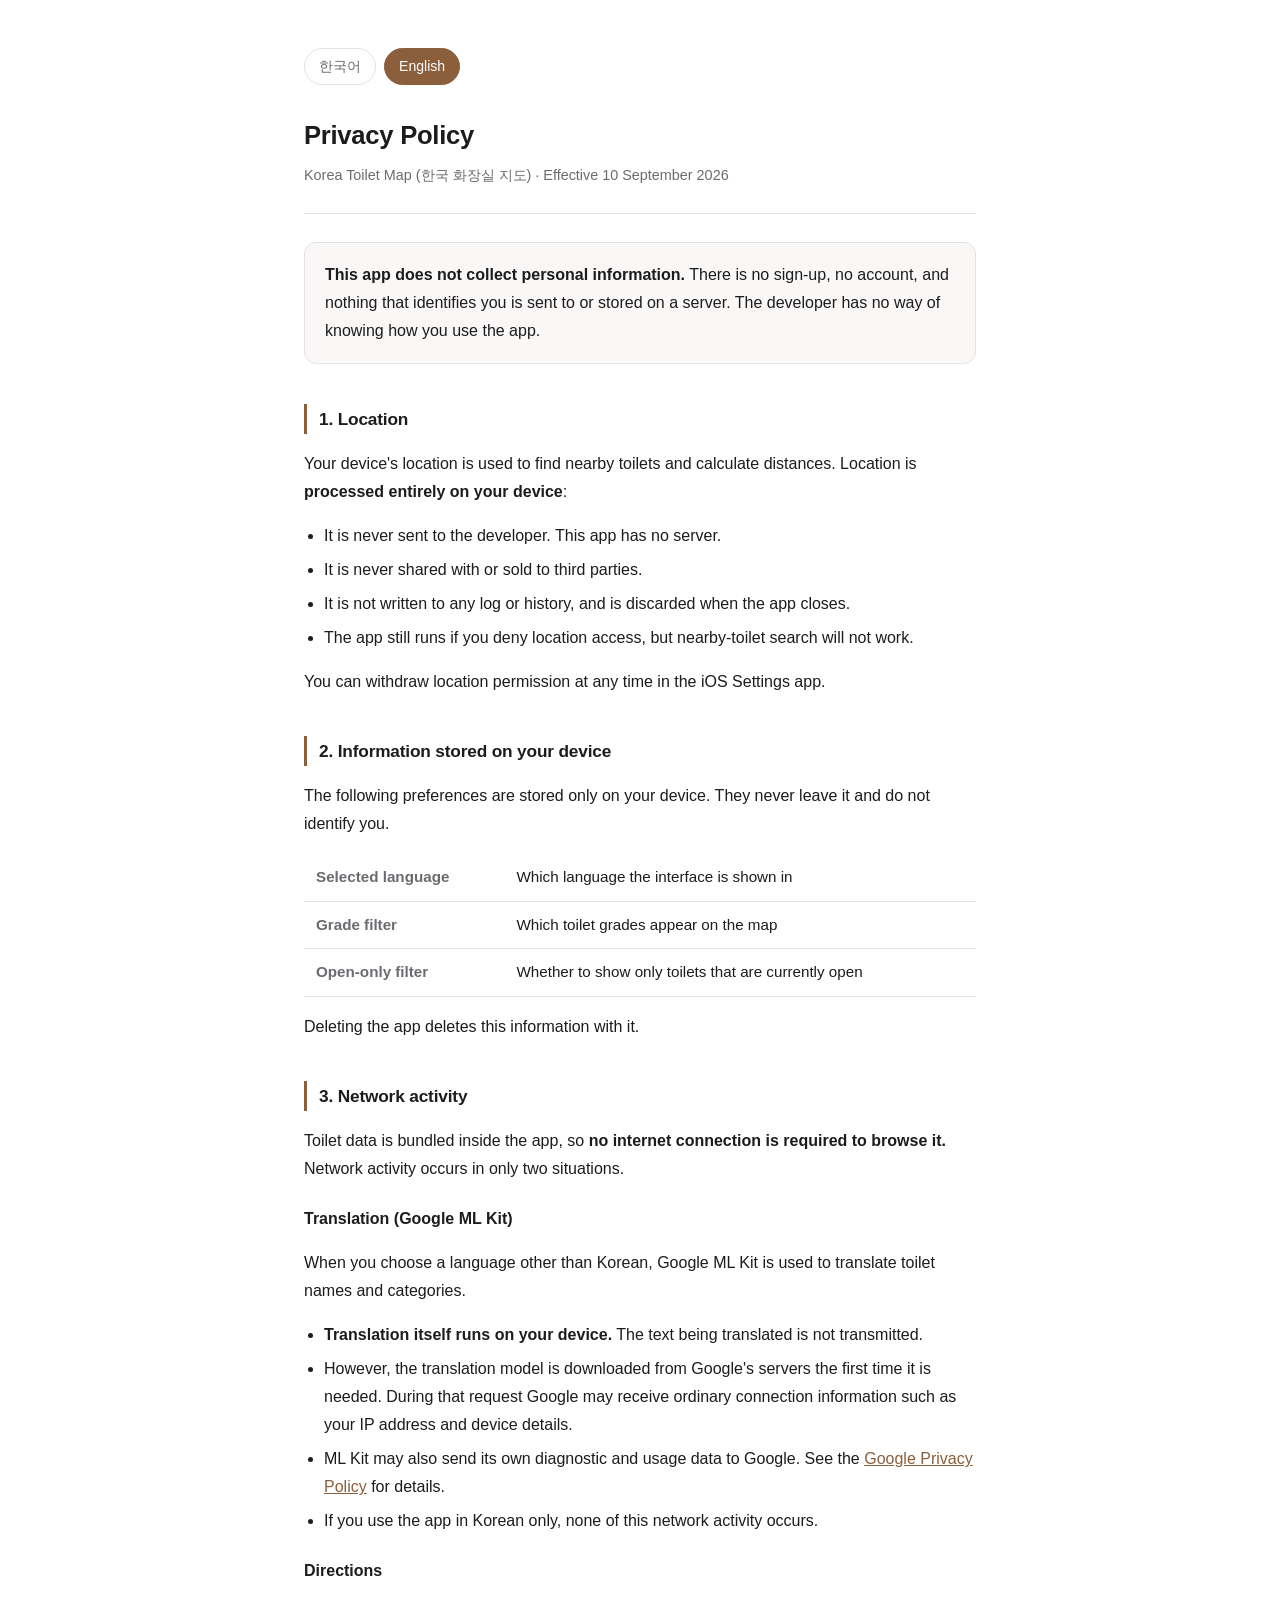
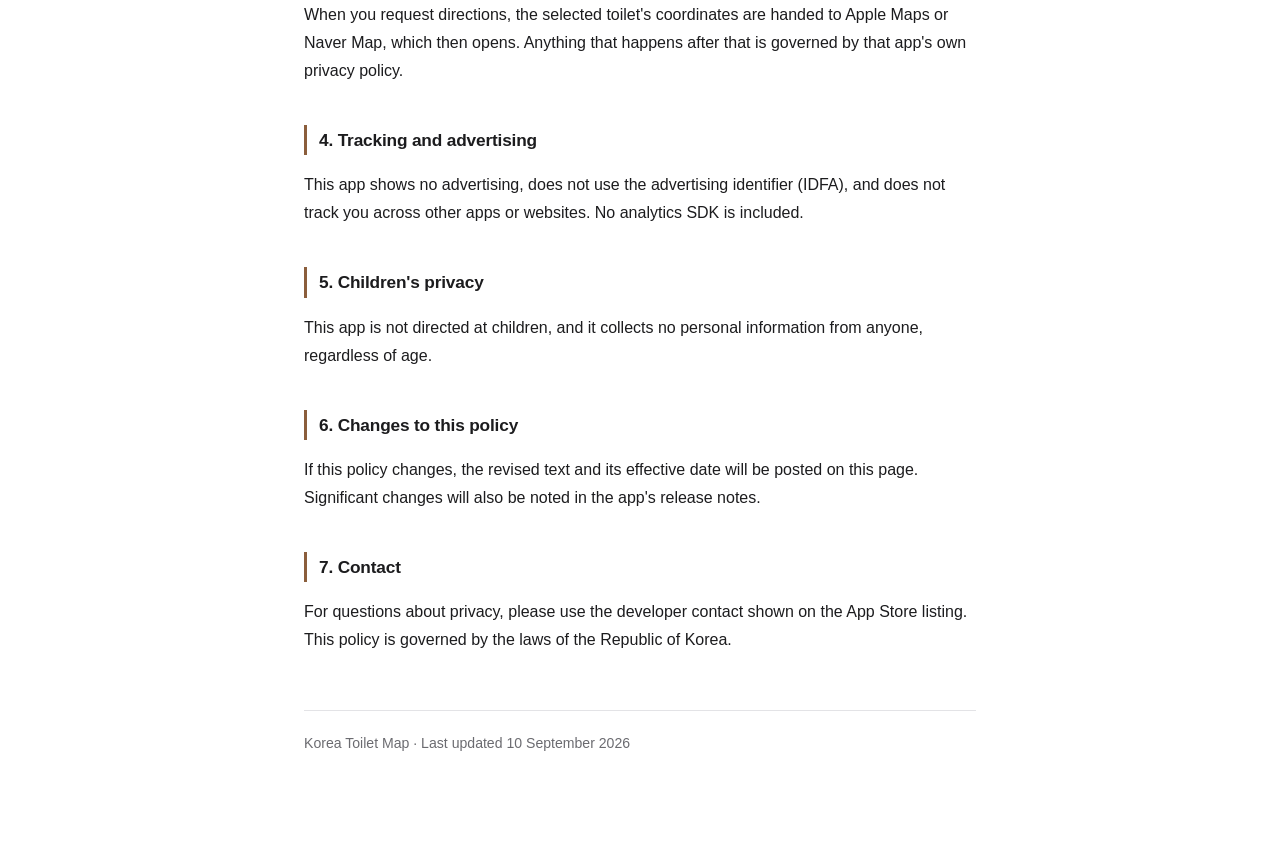
==== index.html @ 3c4e6dd0 "Add the Korea Toilet Map privacy policy page" ====
<!DOCTYPE html>
<html lang="ko">
<head>
<meta charset="utf-8">
<meta name="viewport" content="width=device-width, initial-scale=1">
<title>개인정보 처리방침 — 한국 화장실 지도</title>
<style>
  :root {
    --bg: #ffffff;
    --fg: #1c1c1e;
    --muted: #6b6b70;
    --rule: #e3e3e6;
    --accent: #8b5e3c;
    --card: #faf8f6;
  }
  @media (prefers-color-scheme: dark) {
    :root {
      --bg: #16161a;
      --fg: #ececf0;
      --muted: #9a9aa2;
      --rule: #2e2e34;
      --accent: #c79b76;
      --card: #1e1e23;
    }
  }
  * { box-sizing: border-box; }
  body {
    margin: 0;
    background: var(--bg);
    color: var(--fg);
    font-family: -apple-system, BlinkMacSystemFont, "Apple SD Gothic Neo",
                 "Pretendard", "Noto Sans KR", Segoe UI, Roboto, sans-serif;
    line-height: 1.75;
    font-size: 16px;
  }
  .wrap { max-width: 720px; margin: 0 auto; padding: 48px 24px 96px; }
  header { border-bottom: 1px solid var(--rule); padding-bottom: 24px; margin-bottom: 8px; }
  h1 { font-size: 1.6rem; margin: 0 0 6px; letter-spacing: -0.01em; }
  .sub { color: var(--muted); font-size: 0.9rem; margin: 0; }
  h2 {
    font-size: 1.08rem; margin: 40px 0 10px; letter-spacing: -0.01em;
    padding-left: 12px; border-left: 3px solid var(--accent);
  }
  p, li { color: var(--fg); }
  ul { padding-left: 20px; }
  li { margin: 6px 0; }
  a { color: var(--accent); }
  .lede {
    background: var(--card); border: 1px solid var(--rule); border-radius: 12px;
    padding: 18px 20px; margin: 28px 0 8px;
  }
  .lede p { margin: 0; }
  .lede strong { font-weight: 650; }
  table { width: 100%; border-collapse: collapse; margin: 14px 0; font-size: 0.95rem; }
  th, td { text-align: left; padding: 10px 12px; border-bottom: 1px solid var(--rule); vertical-align: top; }
  th { color: var(--muted); font-weight: 600; white-space: nowrap; }
  footer { margin-top: 56px; padding-top: 20px; border-top: 1px solid var(--rule); color: var(--muted); font-size: 0.88rem; }
  .langbar { display: flex; gap: 8px; margin-bottom: 28px; }
  .langbar button {
    font: inherit; font-size: 0.88rem; padding: 5px 14px; border-radius: 999px;
    border: 1px solid var(--rule); background: transparent; color: var(--muted); cursor: pointer;
  }
  .langbar button[aria-pressed="true"] { background: var(--accent); border-color: var(--accent); color: #fff; }
  [hidden] { display: none !important; }
</style>
</head>
<body>
<div class="wrap">

  <div class="langbar">
    <button type="button" data-lang="ko" aria-pressed="true">한국어</button>
    <button type="button" data-lang="en" aria-pressed="false">English</button>
  </div>

  <!-- ===================== 한국어 ===================== -->
  <section id="ko">
    <header>
      <h1>개인정보 처리방침</h1>
      <p class="sub">한국 화장실 지도 (Korea Toilet Map) · 시행일 2026년 9월 10일</p>
    </header>

    <div class="lede">
      <p><strong>이 앱은 이용자의 개인정보를 수집하지 않습니다.</strong> 회원가입이 없고, 계정도 없으며,
      이용자를 식별할 수 있는 정보를 서버로 보내거나 저장하지 않습니다. 개발자는 이용자가 이 앱을
      어떻게 사용하는지 알 수 없습니다.</p>
    </div>

    <h2>1. 위치정보</h2>
    <p>주변 화장실을 찾고 거리를 계산하기 위해 기기의 위치 정보를 사용합니다. 위치정보는
    <strong>이용자의 기기 안에서만 처리</strong>되며 다음과 같이 취급됩니다.</p>
    <ul>
      <li>개발자의 서버로 전송되지 않습니다. 이 앱에는 서버가 없습니다.</li>
      <li>제3자에게 제공되거나 판매되지 않습니다.</li>
      <li>기기에 기록으로 저장되지 않으며, 앱을 종료하면 사라집니다.</li>
      <li>위치 접근을 거부해도 앱은 실행됩니다. 다만 주변 화장실 검색 기능은 동작하지 않습니다.</li>
    </ul>
    <p>위치 권한은 iOS 설정 앱에서 언제든지 철회할 수 있습니다.</p>

    <h2>2. 기기에 저장되는 정보</h2>
    <p>다음 설정값이 이용자의 기기에만 저장됩니다. 이 값들은 기기를 벗어나지 않으며 개인을 식별하지 않습니다.</p>
    <table>
      <tr><th>선택한 언어</th><td>앱 화면에 표시할 언어</td></tr>
      <tr><th>등급 필터</th><td>지도에 표시할 화장실 등급 설정</td></tr>
      <tr><th>운영중만 보기</th><td>영업 중인 화장실만 표시할지 여부</td></tr>
    </table>
    <p>앱을 삭제하면 이 정보도 함께 삭제됩니다.</p>

    <h2>3. 네트워크 통신</h2>
    <p>화장실 데이터는 앱에 내장되어 있어 <strong>조회에 인터넷이 필요하지 않습니다.</strong>
    다만 아래 두 경우에 외부와 통신이 발생합니다.</p>

    <h3 style="font-size:1rem;margin:22px 0 6px;">번역 기능 (Google ML Kit)</h3>
    <p>한국어 외의 언어를 선택하면 화장실 이름 등을 번역하기 위해 Google ML Kit을 사용합니다.</p>
    <ul>
      <li><strong>번역 처리 자체는 기기 안에서 이루어집니다.</strong> 번역할 문장이 외부로 전송되지 않습니다.</li>
      <li>다만 번역 모델을 처음 내려받을 때 Google 서버에 접속하며, 이 과정에서 Google이
      IP 주소·기기 정보 등 일반적인 접속 정보를 수집할 수 있습니다.</li>
      <li>ML Kit은 자체적인 진단·이용 통계를 Google에 전송할 수 있습니다. 자세한 내용은
      <a href="https://policies.google.com/privacy" target="_blank" rel="noopener">Google 개인정보처리방침</a>을 참고해 주세요.</li>
      <li>번역 기능을 쓰지 않고 한국어로만 사용하면 이 통신은 발생하지 않습니다.</li>
    </ul>

    <h3 style="font-size:1rem;margin:22px 0 6px;">길찾기 연동</h3>
    <p>길찾기를 실행하면 선택한 화장실의 위치가 Apple 지도 또는 네이버 지도로 전달되어 해당 앱이 열립니다.
    그 이후의 정보 처리는 각 지도 앱의 개인정보처리방침을 따릅니다.</p>

    <h2>4. 추적 및 광고</h2>
    <p>이 앱은 광고를 게재하지 않고, 광고 식별자(IDFA)를 사용하지 않으며, 이용자를 다른 앱이나
    웹사이트에 걸쳐 추적하지 않습니다. 분석 도구를 별도로 탑재하고 있지 않습니다.</p>

    <h2>5. 아동의 개인정보</h2>
    <p>이 앱은 아동을 주 대상으로 하지 않으며, 연령과 무관하게 개인정보를 수집하지 않습니다.</p>

    <h2>6. 방침의 변경</h2>
    <p>이 처리방침이 변경되면 이 페이지에 갱신된 내용과 시행일을 게시합니다. 중요한 변경이 있을 경우
    앱 업데이트 안내를 통해 알려드립니다.</p>

    <h2>7. 문의</h2>
    <p>개인정보 처리에 관한 문의는 App Store에 표시된 개발자 연락처로 보내주시기 바랍니다.
    본 방침은 대한민국 법을 준거법으로 합니다.</p>

    <footer>
      한국 화장실 지도 · 최종 수정 2026년 9월 10일
    </footer>
  </section>

  <!-- ===================== English ===================== -->
  <section id="en" hidden>
    <header>
      <h1>Privacy Policy</h1>
      <p class="sub">Korea Toilet Map (한국 화장실 지도) · Effective 10 September 2026</p>
    </header>

    <div class="lede">
      <p><strong>This app does not collect personal information.</strong> There is no sign-up, no account,
      and nothing that identifies you is sent to or stored on a server. The developer has no way of
      knowing how you use the app.</p>
    </div>

    <h2>1. Location</h2>
    <p>Your device's location is used to find nearby toilets and calculate distances. Location is
    <strong>processed entirely on your device</strong>:</p>
    <ul>
      <li>It is never sent to the developer. This app has no server.</li>
      <li>It is never shared with or sold to third parties.</li>
      <li>It is not written to any log or history, and is discarded when the app closes.</li>
      <li>The app still runs if you deny location access, but nearby-toilet search will not work.</li>
    </ul>
    <p>You can withdraw location permission at any time in the iOS Settings app.</p>

    <h2>2. Information stored on your device</h2>
    <p>The following preferences are stored only on your device. They never leave it and do not identify you.</p>
    <table>
      <tr><th>Selected language</th><td>Which language the interface is shown in</td></tr>
      <tr><th>Grade filter</th><td>Which toilet grades appear on the map</td></tr>
      <tr><th>Open-only filter</th><td>Whether to show only toilets that are currently open</td></tr>
    </table>
    <p>Deleting the app deletes this information with it.</p>

    <h2>3. Network activity</h2>
    <p>Toilet data is bundled inside the app, so <strong>no internet connection is required to browse it.</strong>
    Network activity occurs in only two situations.</p>

    <h3 style="font-size:1rem;margin:22px 0 6px;">Translation (Google ML Kit)</h3>
    <p>When you choose a language other than Korean, Google ML Kit is used to translate toilet names and categories.</p>
    <ul>
      <li><strong>Translation itself runs on your device.</strong> The text being translated is not transmitted.</li>
      <li>However, the translation model is downloaded from Google's servers the first time it is needed.
      During that request Google may receive ordinary connection information such as your IP address and device details.</li>
      <li>ML Kit may also send its own diagnostic and usage data to Google. See the
      <a href="https://policies.google.com/privacy" target="_blank" rel="noopener">Google Privacy Policy</a> for details.</li>
      <li>If you use the app in Korean only, none of this network activity occurs.</li>
    </ul>

    <h3 style="font-size:1rem;margin:22px 0 6px;">Directions</h3>
    <p>When you request directions, the selected toilet's coordinates are handed to Apple Maps or Naver Map,
    which then opens. Anything that happens after that is governed by that app's own privacy policy.</p>

    <h2>4. Tracking and advertising</h2>
    <p>This app shows no advertising, does not use the advertising identifier (IDFA), and does not track
    you across other apps or websites. No analytics SDK is included.</p>

    <h2>5. Children's privacy</h2>
    <p>This app is not directed at children, and it collects no personal information from anyone, regardless of age.</p>

    <h2>6. Changes to this policy</h2>
    <p>If this policy changes, the revised text and its effective date will be posted on this page.
    Significant changes will also be noted in the app's release notes.</p>

    <h2>7. Contact</h2>
    <p>For questions about privacy, please use the developer contact shown on the App Store listing.
    This policy is governed by the laws of the Republic of Korea.</p>

    <footer>
      Korea Toilet Map · Last updated 10 September 2026
    </footer>
  </section>

</div>

<script>
  const buttons = document.querySelectorAll('.langbar button');
  const sections = { ko: document.getElementById('ko'), en: document.getElementById('en') };
  function show(lang) {
    for (const [key, el] of Object.entries(sections)) el.hidden = (key !== lang);
    buttons.forEach(b => b.setAttribute('aria-pressed', String(b.dataset.lang === lang)));
    document.documentElement.lang = lang;
  }
  buttons.forEach(b => b.addEventListener('click', () => show(b.dataset.lang)));
  // 기기 언어가 한국어가 아니면 영어로 시작
  if (!(navigator.language || '').toLowerCase().startsWith('ko')) show('en');
</script>
</body>
</html>
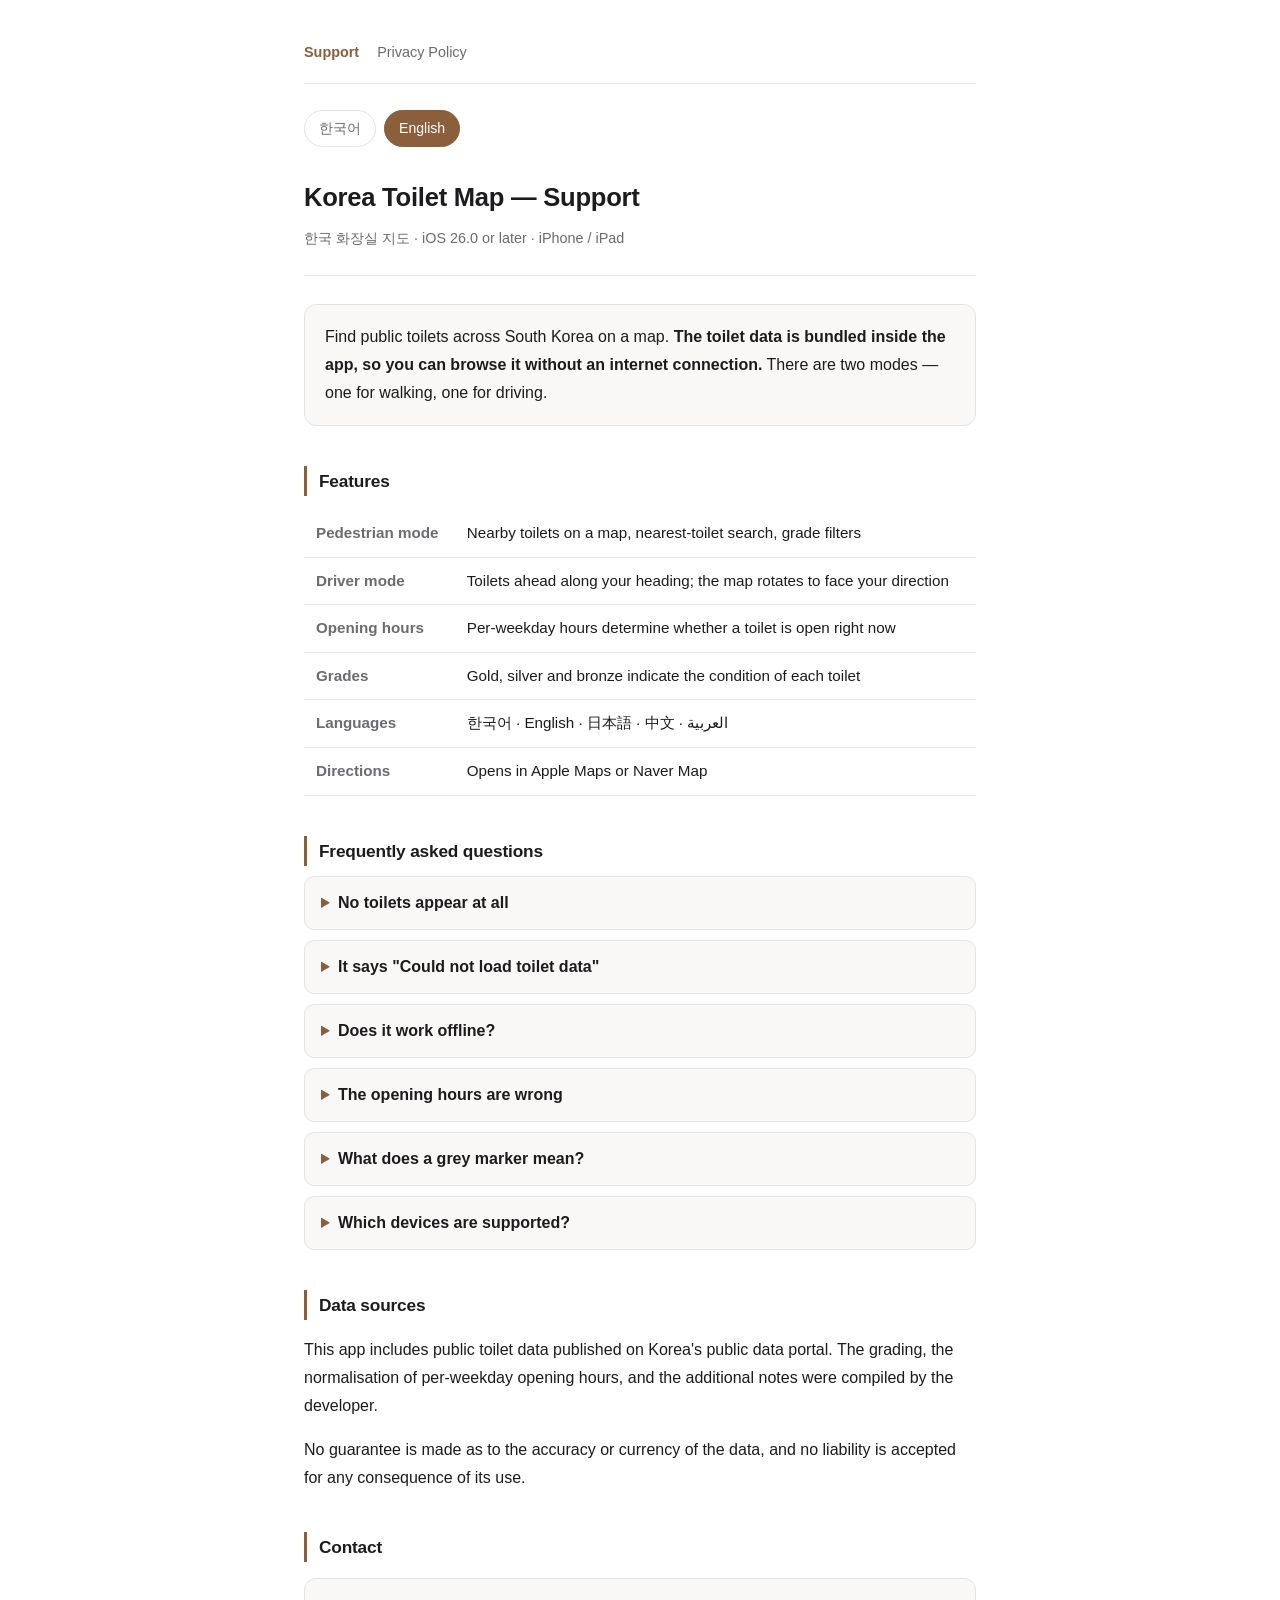
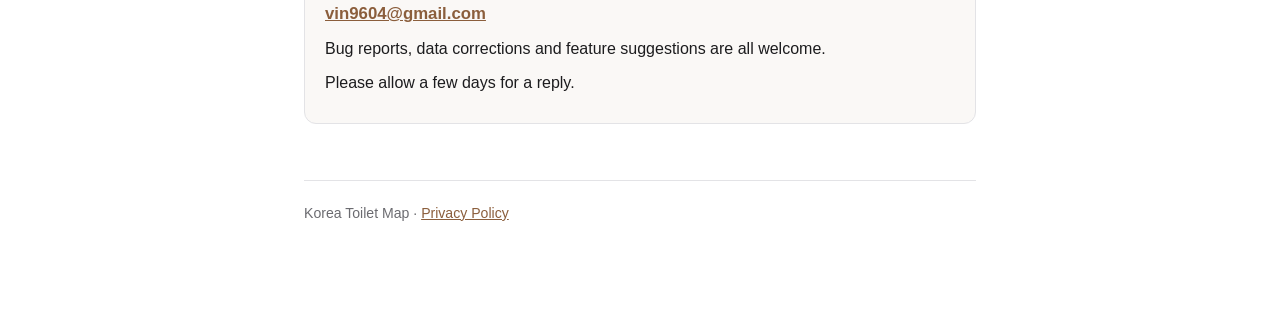
==== commit 56b898c7: "Add a support page and share styling across the site" ====
--- a/index.html
+++ b/index.html
@@ -3,69 +3,16 @@
 <head>
 <meta charset="utf-8">
 <meta name="viewport" content="width=device-width, initial-scale=1">
-<title>개인정보 처리방침 — 한국 화장실 지도</title>
-<style>
-  :root {
-    --bg: #ffffff;
-    --fg: #1c1c1e;
-    --muted: #6b6b70;
-    --rule: #e3e3e6;
-    --accent: #8b5e3c;
-    --card: #faf8f6;
-  }
-  @media (prefers-color-scheme: dark) {
-    :root {
-      --bg: #16161a;
-      --fg: #ececf0;
-      --muted: #9a9aa2;
-      --rule: #2e2e34;
-      --accent: #c79b76;
-      --card: #1e1e23;
-    }
-  }
-  * { box-sizing: border-box; }
-  body {
-    margin: 0;
-    background: var(--bg);
-    color: var(--fg);
-    font-family: -apple-system, BlinkMacSystemFont, "Apple SD Gothic Neo",
-                 "Pretendard", "Noto Sans KR", Segoe UI, Roboto, sans-serif;
-    line-height: 1.75;
-    font-size: 16px;
-  }
-  .wrap { max-width: 720px; margin: 0 auto; padding: 48px 24px 96px; }
-  header { border-bottom: 1px solid var(--rule); padding-bottom: 24px; margin-bottom: 8px; }
-  h1 { font-size: 1.6rem; margin: 0 0 6px; letter-spacing: -0.01em; }
-  .sub { color: var(--muted); font-size: 0.9rem; margin: 0; }
-  h2 {
-    font-size: 1.08rem; margin: 40px 0 10px; letter-spacing: -0.01em;
-    padding-left: 12px; border-left: 3px solid var(--accent);
-  }
-  p, li { color: var(--fg); }
-  ul { padding-left: 20px; }
-  li { margin: 6px 0; }
-  a { color: var(--accent); }
-  .lede {
-    background: var(--card); border: 1px solid var(--rule); border-radius: 12px;
-    padding: 18px 20px; margin: 28px 0 8px;
-  }
-  .lede p { margin: 0; }
-  .lede strong { font-weight: 650; }
-  table { width: 100%; border-collapse: collapse; margin: 14px 0; font-size: 0.95rem; }
-  th, td { text-align: left; padding: 10px 12px; border-bottom: 1px solid var(--rule); vertical-align: top; }
-  th { color: var(--muted); font-weight: 600; white-space: nowrap; }
-  footer { margin-top: 56px; padding-top: 20px; border-top: 1px solid var(--rule); color: var(--muted); font-size: 0.88rem; }
-  .langbar { display: flex; gap: 8px; margin-bottom: 28px; }
-  .langbar button {
-    font: inherit; font-size: 0.88rem; padding: 5px 14px; border-radius: 999px;
-    border: 1px solid var(--rule); background: transparent; color: var(--muted); cursor: pointer;
-  }
-  .langbar button[aria-pressed="true"] { background: var(--accent); border-color: var(--accent); color: #fff; }
-  [hidden] { display: none !important; }
-</style>
+<title>지원 — 한국 화장실 지도</title>
+<link rel="stylesheet" href="style.css">
 </head>
 <body>
 <div class="wrap">
+
+  <nav class="sitenav">
+    <a href="./" aria-current="page" data-nav-ko="지원" data-nav-en="Support">지원</a>
+    <a href="privacy.html" data-nav-ko="개인정보 처리방침" data-nav-en="Privacy Policy">개인정보 처리방침</a>
+  </nav>
 
   <div class="langbar">
     <button type="button" data-lang="ko" aria-pressed="true">한국어</button>
@@ -75,160 +22,168 @@
   <!-- ===================== 한국어 ===================== -->
   <section id="ko">
     <header>
-      <h1>개인정보 처리방침</h1>
-      <p class="sub">한국 화장실 지도 (Korea Toilet Map) · 시행일 2026년 9월 10일</p>
+      <h1>한국 화장실 지도 — 지원</h1>
+      <p class="sub">Korea Toilet Map · iOS 26.0 이상 · iPhone / iPad</p>
     </header>
 
     <div class="lede">
-      <p><strong>이 앱은 이용자의 개인정보를 수집하지 않습니다.</strong> 회원가입이 없고, 계정도 없으며,
-      이용자를 식별할 수 있는 정보를 서버로 보내거나 저장하지 않습니다. 개발자는 이용자가 이 앱을
-      어떻게 사용하는지 알 수 없습니다.</p>
+      <p>전국 공공화장실을 지도에서 찾는 앱입니다. <strong>화장실 데이터가 앱에 내장되어 있어
+      인터넷 없이도 조회할 수 있습니다.</strong> 걸어서 찾을 때와 운전 중일 때를 위한 두 가지 모드를 제공합니다.</p>
     </div>
 
-    <h2>1. 위치정보</h2>
-    <p>주변 화장실을 찾고 거리를 계산하기 위해 기기의 위치 정보를 사용합니다. 위치정보는
-    <strong>이용자의 기기 안에서만 처리</strong>되며 다음과 같이 취급됩니다.</p>
-    <ul>
-      <li>개발자의 서버로 전송되지 않습니다. 이 앱에는 서버가 없습니다.</li>
-      <li>제3자에게 제공되거나 판매되지 않습니다.</li>
-      <li>기기에 기록으로 저장되지 않으며, 앱을 종료하면 사라집니다.</li>
-      <li>위치 접근을 거부해도 앱은 실행됩니다. 다만 주변 화장실 검색 기능은 동작하지 않습니다.</li>
-    </ul>
-    <p>위치 권한은 iOS 설정 앱에서 언제든지 철회할 수 있습니다.</p>
+    <h2>주요 기능</h2>
+    <table>
+      <tr><th>보행자 모드</th><td>주변 화장실을 지도에 표시. 가까운 화장실 찾기, 등급 필터</td></tr>
+      <tr><th>운전자 모드</th><td>진행 방향 기준 전방 화장실 목록. 지도가 진행 방향으로 회전</td></tr>
+      <tr><th>운영시간</th><td>요일별 운영시간을 반영해 현재 이용 가능 여부를 표시</td></tr>
+      <tr><th>등급</th><td>금 · 은 · 동 등급으로 화장실 상태를 구분</td></tr>
+      <tr><th>다국어</th><td>한국어 · English · 日本語 · 中文 · العربية</td></tr>
+      <tr><th>길찾기</th><td>Apple 지도 또는 네이버 지도로 연결</td></tr>
+    </table>
 
-    <h2>2. 기기에 저장되는 정보</h2>
-    <p>다음 설정값이 이용자의 기기에만 저장됩니다. 이 값들은 기기를 벗어나지 않으며 개인을 식별하지 않습니다.</p>
-    <table>
-      <tr><th>선택한 언어</th><td>앱 화면에 표시할 언어</td></tr>
-      <tr><th>등급 필터</th><td>지도에 표시할 화장실 등급 설정</td></tr>
-      <tr><th>운영중만 보기</th><td>영업 중인 화장실만 표시할지 여부</td></tr>
-    </table>
-    <p>앱을 삭제하면 이 정보도 함께 삭제됩니다.</p>
+    <h2>자주 묻는 질문</h2>
 
-    <h2>3. 네트워크 통신</h2>
-    <p>화장실 데이터는 앱에 내장되어 있어 <strong>조회에 인터넷이 필요하지 않습니다.</strong>
-    다만 아래 두 경우에 외부와 통신이 발생합니다.</p>
+    <details>
+      <summary>화장실이 하나도 보이지 않아요</summary>
+      <p>대부분 위치 권한 문제입니다. <strong>설정 → 개인정보 보호 및 보안 → 위치 서비스</strong>에서
+      이 앱에 위치 접근을 허용해 주세요. 앱 안에도 권한이 꺼져 있으면 안내가 표시됩니다.</p>
+      <p>권한이 켜져 있는데도 비어 있다면 등급 필터를 확인해 주세요. 금·은·동 중 일부를 꺼두면
+      해당 화장실이 지도에서 사라집니다.</p>
+    </details>
 
-    <h3 style="font-size:1rem;margin:22px 0 6px;">번역 기능 (Google ML Kit)</h3>
-    <p>한국어 외의 언어를 선택하면 화장실 이름 등을 번역하기 위해 Google ML Kit을 사용합니다.</p>
-    <ul>
-      <li><strong>번역 처리 자체는 기기 안에서 이루어집니다.</strong> 번역할 문장이 외부로 전송되지 않습니다.</li>
-      <li>다만 번역 모델을 처음 내려받을 때 Google 서버에 접속하며, 이 과정에서 Google이
-      IP 주소·기기 정보 등 일반적인 접속 정보를 수집할 수 있습니다.</li>
-      <li>ML Kit은 자체적인 진단·이용 통계를 Google에 전송할 수 있습니다. 자세한 내용은
-      <a href="https://policies.google.com/privacy" target="_blank" rel="noopener">Google 개인정보처리방침</a>을 참고해 주세요.</li>
-      <li>번역 기능을 쓰지 않고 한국어로만 사용하면 이 통신은 발생하지 않습니다.</li>
-    </ul>
+    <details>
+      <summary>"화장실 데이터를 불러오지 못했습니다"가 표시됩니다</summary>
+      <p>앱 설치 파일이 손상된 경우입니다. 앱을 삭제하고 App Store에서 다시 설치해 주세요.
+      그래도 같은 안내가 나오면 아래 이메일로 알려주시면 확인하겠습니다.</p>
+    </details>
 
-    <h3 style="font-size:1rem;margin:22px 0 6px;">길찾기 연동</h3>
-    <p>길찾기를 실행하면 선택한 화장실의 위치가 Apple 지도 또는 네이버 지도로 전달되어 해당 앱이 열립니다.
-    그 이후의 정보 처리는 각 지도 앱의 개인정보처리방침을 따릅니다.</p>
+    <details>
+      <summary>인터넷 없이 쓸 수 있나요?</summary>
+      <p>화장실 검색과 지도 표시는 인터넷 없이 동작합니다. 데이터가 앱 안에 들어 있습니다.</p>
+      <p>다만 한국어 외의 언어를 처음 선택할 때는 번역 모델을 내려받기 위해 인터넷이 필요합니다.
+      한 번 받아두면 이후에는 오프라인에서도 번역됩니다. 지도 배경 타일도 인터넷이 있어야 표시됩니다.</p>
+    </details>
 
-    <h2>4. 추적 및 광고</h2>
-    <p>이 앱은 광고를 게재하지 않고, 광고 식별자(IDFA)를 사용하지 않으며, 이용자를 다른 앱이나
-    웹사이트에 걸쳐 추적하지 않습니다. 분석 도구를 별도로 탑재하고 있지 않습니다.</p>
+    <details>
+      <summary>운영시간이 실제와 달라요</summary>
+      <p>운영시간과 등급은 데이터를 수집한 시점의 정보입니다. 실제 운영 상황과 다를 수 있으니
+      참고용으로만 사용해 주세요. 특히 공휴일과 동절기에는 안내와 다르게 운영되는 곳이 많습니다.</p>
+      <p>잘못된 정보를 발견하시면 화장실 이름과 위치를 알려주시면 반영하겠습니다.</p>
+    </details>
 
-    <h2>5. 아동의 개인정보</h2>
-    <p>이 앱은 아동을 주 대상으로 하지 않으며, 연령과 무관하게 개인정보를 수집하지 않습니다.</p>
+    <details>
+      <summary>회색 마커는 무슨 뜻인가요?</summary>
+      <p>현재 운영시간이 아니거나 운영 정보가 없는 화장실입니다. 급하실 때는 초록색 마커를
+      먼저 확인해 주세요.</p>
+    </details>
 
-    <h2>6. 방침의 변경</h2>
-    <p>이 처리방침이 변경되면 이 페이지에 갱신된 내용과 시행일을 게시합니다. 중요한 변경이 있을 경우
-    앱 업데이트 안내를 통해 알려드립니다.</p>
+    <details>
+      <summary>어떤 기기에서 쓸 수 있나요?</summary>
+      <p>iOS 26.0 이상을 실행하는 iPhone과 iPad에서 사용할 수 있습니다.</p>
+    </details>
 
-    <h2>7. 문의</h2>
-    <p>개인정보 처리에 관한 문의는 App Store에 표시된 개발자 연락처로 보내주시기 바랍니다.
-    본 방침은 대한민국 법을 준거법으로 합니다.</p>
+    <h2>데이터 출처</h2>
+    <p>이 앱은 공공데이터포털에서 제공하는 전국 공공화장실 데이터를 포함하고 있습니다.
+    등급 부여, 요일별 운영시간 정규화, 기타 참고사항은 개발자가 직접 정리한 내용입니다.</p>
+    <p>데이터의 정확성이나 최신성을 보증하지 않으며, 이용에 따른 결과에 대해 책임지지 않습니다.</p>
+
+    <h2>문의</h2>
+    <div class="contact">
+      <p class="addr"><a href="mailto:vin9604@gmail.com">vin9604@gmail.com</a></p>
+      <p>버그 제보, 데이터 오류 신고, 기능 제안 모두 환영합니다.</p>
+      <p>답변까지 며칠 걸릴 수 있는 점 양해 부탁드립니다.</p>
+    </div>
 
     <footer>
-      한국 화장실 지도 · 최종 수정 2026년 9월 10일
+      한국 화장실 지도 · <a href="privacy.html">개인정보 처리방침</a>
     </footer>
   </section>
 
   <!-- ===================== English ===================== -->
   <section id="en" hidden>
     <header>
-      <h1>Privacy Policy</h1>
-      <p class="sub">Korea Toilet Map (한국 화장실 지도) · Effective 10 September 2026</p>
+      <h1>Korea Toilet Map — Support</h1>
+      <p class="sub">한국 화장실 지도 · iOS 26.0 or later · iPhone / iPad</p>
     </header>
 
     <div class="lede">
-      <p><strong>This app does not collect personal information.</strong> There is no sign-up, no account,
-      and nothing that identifies you is sent to or stored on a server. The developer has no way of
-      knowing how you use the app.</p>
+      <p>Find public toilets across South Korea on a map. <strong>The toilet data is bundled inside
+      the app, so you can browse it without an internet connection.</strong> There are two modes —
+      one for walking, one for driving.</p>
     </div>
 
-    <h2>1. Location</h2>
-    <p>Your device's location is used to find nearby toilets and calculate distances. Location is
-    <strong>processed entirely on your device</strong>:</p>
-    <ul>
-      <li>It is never sent to the developer. This app has no server.</li>
-      <li>It is never shared with or sold to third parties.</li>
-      <li>It is not written to any log or history, and is discarded when the app closes.</li>
-      <li>The app still runs if you deny location access, but nearby-toilet search will not work.</li>
-    </ul>
-    <p>You can withdraw location permission at any time in the iOS Settings app.</p>
+    <h2>Features</h2>
+    <table>
+      <tr><th>Pedestrian mode</th><td>Nearby toilets on a map, nearest-toilet search, grade filters</td></tr>
+      <tr><th>Driver mode</th><td>Toilets ahead along your heading; the map rotates to face your direction</td></tr>
+      <tr><th>Opening hours</th><td>Per-weekday hours determine whether a toilet is open right now</td></tr>
+      <tr><th>Grades</th><td>Gold, silver and bronze indicate the condition of each toilet</td></tr>
+      <tr><th>Languages</th><td>한국어 · English · 日本語 · 中文 · العربية</td></tr>
+      <tr><th>Directions</th><td>Opens in Apple Maps or Naver Map</td></tr>
+    </table>
 
-    <h2>2. Information stored on your device</h2>
-    <p>The following preferences are stored only on your device. They never leave it and do not identify you.</p>
-    <table>
-      <tr><th>Selected language</th><td>Which language the interface is shown in</td></tr>
-      <tr><th>Grade filter</th><td>Which toilet grades appear on the map</td></tr>
-      <tr><th>Open-only filter</th><td>Whether to show only toilets that are currently open</td></tr>
-    </table>
-    <p>Deleting the app deletes this information with it.</p>
+    <h2>Frequently asked questions</h2>
 
-    <h2>3. Network activity</h2>
-    <p>Toilet data is bundled inside the app, so <strong>no internet connection is required to browse it.</strong>
-    Network activity occurs in only two situations.</p>
+    <details>
+      <summary>No toilets appear at all</summary>
+      <p>This is almost always a location permission issue. Go to <strong>Settings → Privacy &amp; Security
+      → Location Services</strong> and allow access for this app. The app also shows a notice when
+      permission is off.</p>
+      <p>If permission is granted and the map is still empty, check your grade filters — turning off
+      gold, silver or bronze hides those toilets.</p>
+    </details>
 
-    <h3 style="font-size:1rem;margin:22px 0 6px;">Translation (Google ML Kit)</h3>
-    <p>When you choose a language other than Korean, Google ML Kit is used to translate toilet names and categories.</p>
-    <ul>
-      <li><strong>Translation itself runs on your device.</strong> The text being translated is not transmitted.</li>
-      <li>However, the translation model is downloaded from Google's servers the first time it is needed.
-      During that request Google may receive ordinary connection information such as your IP address and device details.</li>
-      <li>ML Kit may also send its own diagnostic and usage data to Google. See the
-      <a href="https://policies.google.com/privacy" target="_blank" rel="noopener">Google Privacy Policy</a> for details.</li>
-      <li>If you use the app in Korean only, none of this network activity occurs.</li>
-    </ul>
+    <details>
+      <summary>It says "Could not load toilet data"</summary>
+      <p>The installed app files are damaged. Please delete the app and reinstall it from the App Store.
+      If the message persists, email me at the address below.</p>
+    </details>
 
-    <h3 style="font-size:1rem;margin:22px 0 6px;">Directions</h3>
-    <p>When you request directions, the selected toilet's coordinates are handed to Apple Maps or Naver Map,
-    which then opens. Anything that happens after that is governed by that app's own privacy policy.</p>
+    <details>
+      <summary>Does it work offline?</summary>
+      <p>Searching and displaying toilets works without an internet connection — the data lives inside the app.</p>
+      <p>However, the first time you select a language other than Korean, an internet connection is
+      needed to download the translation model. After that translation works offline too. Map
+      background tiles also require a connection.</p>
+    </details>
 
-    <h2>4. Tracking and advertising</h2>
-    <p>This app shows no advertising, does not use the advertising identifier (IDFA), and does not track
-    you across other apps or websites. No analytics SDK is included.</p>
+    <details>
+      <summary>The opening hours are wrong</summary>
+      <p>Opening hours and grades reflect the data as it was collected. They may differ from reality,
+      so please treat them as a guide. Public holidays and winter months are especially unreliable.</p>
+      <p>If you find incorrect information, send me the toilet's name and location and I will fix it.</p>
+    </details>
 
-    <h2>5. Children's privacy</h2>
-    <p>This app is not directed at children, and it collects no personal information from anyone, regardless of age.</p>
+    <details>
+      <summary>What does a grey marker mean?</summary>
+      <p>The toilet is currently closed, or no opening-hours information is available for it.
+      When you are in a hurry, check the green markers first.</p>
+    </details>
 
-    <h2>6. Changes to this policy</h2>
-    <p>If this policy changes, the revised text and its effective date will be posted on this page.
-    Significant changes will also be noted in the app's release notes.</p>
+    <details>
+      <summary>Which devices are supported?</summary>
+      <p>iPhone and iPad running iOS 26.0 or later.</p>
+    </details>
 
-    <h2>7. Contact</h2>
-    <p>For questions about privacy, please use the developer contact shown on the App Store listing.
-    This policy is governed by the laws of the Republic of Korea.</p>
+    <h2>Data sources</h2>
+    <p>This app includes public toilet data published on Korea's public data portal. The grading,
+    the normalisation of per-weekday opening hours, and the additional notes were compiled by the developer.</p>
+    <p>No guarantee is made as to the accuracy or currency of the data, and no liability is accepted
+    for any consequence of its use.</p>
+
+    <h2>Contact</h2>
+    <div class="contact">
+      <p class="addr"><a href="mailto:vin9604@gmail.com">vin9604@gmail.com</a></p>
+      <p>Bug reports, data corrections and feature suggestions are all welcome.</p>
+      <p>Please allow a few days for a reply.</p>
+    </div>
 
     <footer>
-      Korea Toilet Map · Last updated 10 September 2026
+      Korea Toilet Map · <a href="privacy.html">Privacy Policy</a>
     </footer>
   </section>
 
 </div>
-
-<script>
-  const buttons = document.querySelectorAll('.langbar button');
-  const sections = { ko: document.getElementById('ko'), en: document.getElementById('en') };
-  function show(lang) {
-    for (const [key, el] of Object.entries(sections)) el.hidden = (key !== lang);
-    buttons.forEach(b => b.setAttribute('aria-pressed', String(b.dataset.lang === lang)));
-    document.documentElement.lang = lang;
-  }
-  buttons.forEach(b => b.addEventListener('click', () => show(b.dataset.lang)));
-  // 기기 언어가 한국어가 아니면 영어로 시작
-  if (!(navigator.language || '').toLowerCase().startsWith('ko')) show('en');
-</script>
+<script src="site.js"></script>
 </body>
 </html>
--- a/style.css
+++ b/style.css
@@ -0,0 +1,102 @@
+:root {
+  --bg: #ffffff;
+  --fg: #1c1c1e;
+  --muted: #6b6b70;
+  --rule: #e3e3e6;
+  --accent: #8b5e3c;
+  --card: #faf8f6;
+}
+@media (prefers-color-scheme: dark) {
+  :root {
+    --bg: #16161a;
+    --fg: #ececf0;
+    --muted: #9a9aa2;
+    --rule: #2e2e34;
+    --accent: #c79b76;
+    --card: #1e1e23;
+  }
+}
+
+* { box-sizing: border-box; }
+
+body {
+  margin: 0;
+  background: var(--bg);
+  color: var(--fg);
+  font-family: -apple-system, BlinkMacSystemFont, "Apple SD Gothic Neo",
+               "Pretendard", "Noto Sans KR", Segoe UI, Roboto, sans-serif;
+  line-height: 1.75;
+  font-size: 16px;
+}
+
+.wrap { max-width: 720px; margin: 0 auto; padding: 40px 24px 96px; }
+
+/* 상단 사이트 내비 */
+.sitenav {
+  display: flex; align-items: center; gap: 18px;
+  padding-bottom: 18px; margin-bottom: 26px;
+  border-bottom: 1px solid var(--rule);
+  font-size: 0.9rem;
+}
+.sitenav a { color: var(--muted); text-decoration: none; }
+.sitenav a:hover { color: var(--fg); }
+.sitenav a[aria-current="page"] { color: var(--accent); font-weight: 600; }
+.sitenav .spacer { flex: 1; }
+
+.langbar { display: flex; gap: 8px; margin-bottom: 28px; }
+.langbar button {
+  font: inherit; font-size: 0.88rem; padding: 5px 14px; border-radius: 999px;
+  border: 1px solid var(--rule); background: transparent; color: var(--muted); cursor: pointer;
+}
+.langbar button[aria-pressed="true"] {
+  background: var(--accent); border-color: var(--accent); color: #fff;
+}
+
+header { border-bottom: 1px solid var(--rule); padding-bottom: 24px; margin-bottom: 8px; }
+h1 { font-size: 1.6rem; margin: 0 0 6px; letter-spacing: -0.01em; }
+.sub { color: var(--muted); font-size: 0.9rem; margin: 0; }
+
+h2 {
+  font-size: 1.08rem; margin: 40px 0 10px; letter-spacing: -0.01em;
+  padding-left: 12px; border-left: 3px solid var(--accent);
+}
+h3 { font-size: 1rem; margin: 22px 0 6px; }
+
+ul { padding-left: 20px; }
+li { margin: 6px 0; }
+a { color: var(--accent); }
+
+.lede {
+  background: var(--card); border: 1px solid var(--rule); border-radius: 12px;
+  padding: 18px 20px; margin: 28px 0 8px;
+}
+.lede p { margin: 0; }
+.lede strong { font-weight: 650; }
+
+table { width: 100%; border-collapse: collapse; margin: 14px 0; font-size: 0.95rem; }
+th, td { text-align: left; padding: 10px 12px; border-bottom: 1px solid var(--rule); vertical-align: top; }
+th { color: var(--muted); font-weight: 600; white-space: nowrap; }
+
+/* FAQ */
+details {
+  border: 1px solid var(--rule); border-radius: 10px;
+  padding: 12px 16px; margin: 10px 0; background: var(--card);
+}
+details[open] { padding-bottom: 4px; }
+summary { cursor: pointer; font-weight: 600; }
+summary::marker { color: var(--accent); }
+details p:first-of-type { margin-top: 10px; }
+
+.contact {
+  background: var(--card); border: 1px solid var(--rule); border-radius: 12px;
+  padding: 20px; margin: 16px 0;
+}
+.contact p { margin: 0 0 6px; }
+.contact .addr { font-size: 1.05rem; font-weight: 600; }
+
+footer {
+  margin-top: 56px; padding-top: 20px;
+  border-top: 1px solid var(--rule); color: var(--muted); font-size: 0.88rem;
+}
+
+[hidden] { display: none !important; }
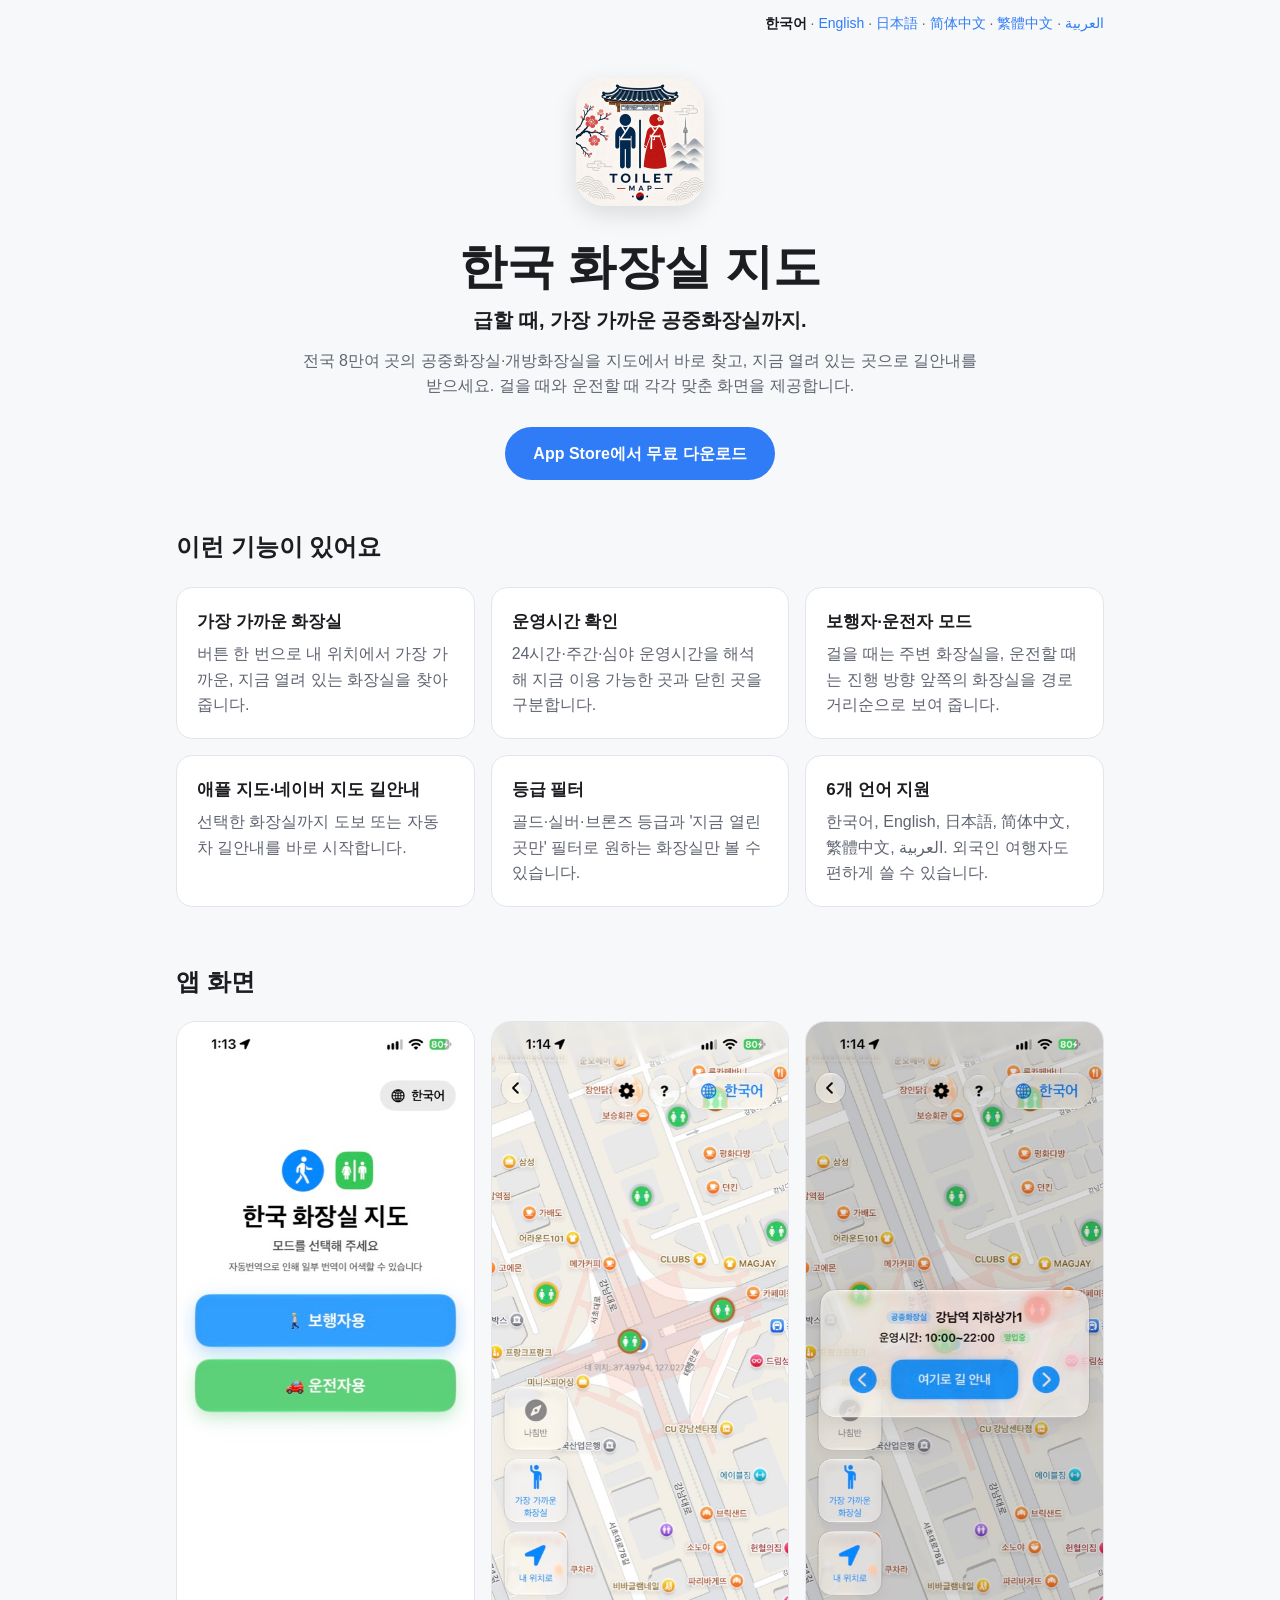
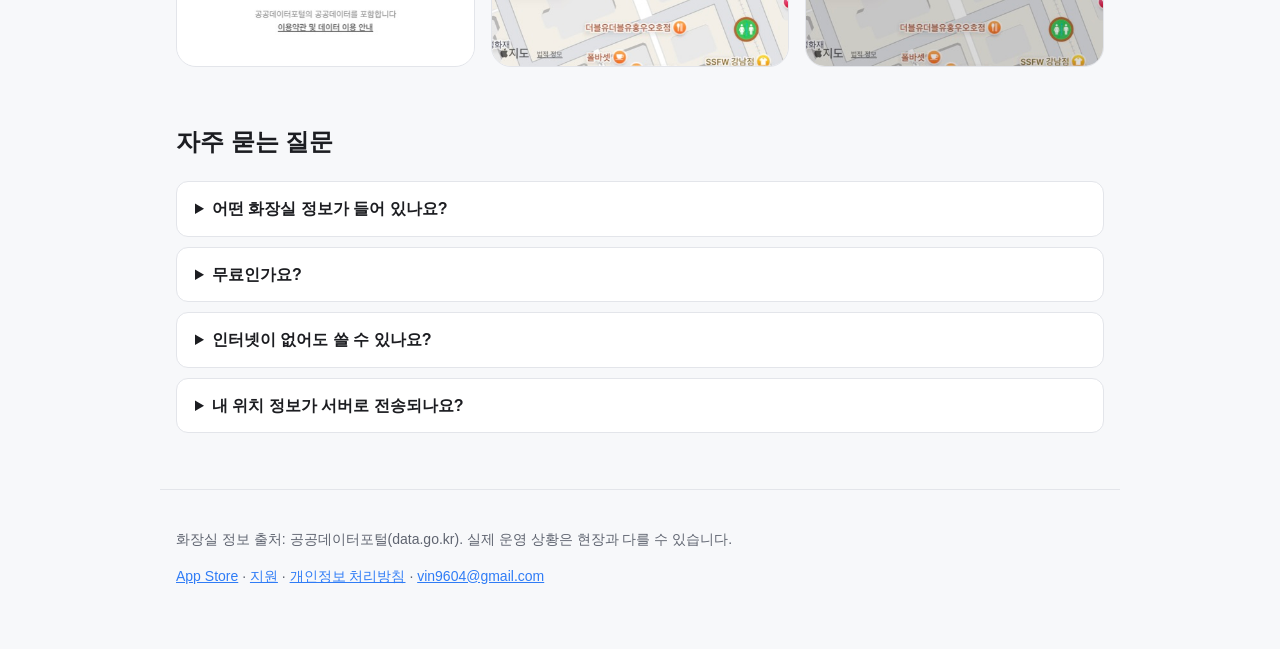
==== commit c18146ed: "Add multilingual landing pages for search discovery Make the root a search-oriented landing page in " ====
--- a/index.html
+++ b/index.html
@@ -1,189 +1,70 @@
-<!DOCTYPE html>
-<html lang="ko">
+<!doctype html>
+<html lang="ko" dir="ltr">
 <head>
-<meta charset="utf-8">
-<meta name="viewport" content="width=device-width, initial-scale=1">
-<title>지원 — 한국 화장실 지도</title>
-<link rel="stylesheet" href="style.css">
+  <meta charset="utf-8">
+  <meta name="viewport" content="width=device-width, initial-scale=1">
+  <title>한국 화장실 지도 – 가까운 공중화장실 찾기 | 전국 개방화장실 지도 앱</title>
+  <meta name="description" content="급할 때 내 주변 가장 가까운 공중화장실을 바로 찾아 주는 iPhone 앱. 전국 8만여 곳의 공중·개방화장실 위치와 운영시간, 지금 열려 있는지까지 지도에서 확인하고 길안내를 받으세요.">
+  <meta name="apple-itunes-app" content="app-id=6810489980">
+  <link rel="canonical" href="https://fortranmentis.github.io/Korea-Toilet-Map/">
+  <link rel="alternate" hreflang="ko" href="https://fortranmentis.github.io/Korea-Toilet-Map/">
+  <link rel="alternate" hreflang="en" href="https://fortranmentis.github.io/Korea-Toilet-Map/en/">
+  <link rel="alternate" hreflang="ja" href="https://fortranmentis.github.io/Korea-Toilet-Map/ja/">
+  <link rel="alternate" hreflang="zh-Hans" href="https://fortranmentis.github.io/Korea-Toilet-Map/zh-hans/">
+  <link rel="alternate" hreflang="zh-Hant" href="https://fortranmentis.github.io/Korea-Toilet-Map/zh-hant/">
+  <link rel="alternate" hreflang="ar" href="https://fortranmentis.github.io/Korea-Toilet-Map/ar/">
+  <link rel="alternate" hreflang="x-default" href="https://fortranmentis.github.io/Korea-Toilet-Map/en/">
+  <meta property="og:type" content="website">
+  <meta property="og:title" content="한국 화장실 지도 – 가까운 공중화장실 찾기 | 전국 개방화장실 지도 앱">
+  <meta property="og:description" content="급할 때 내 주변 가장 가까운 공중화장실을 바로 찾아 주는 iPhone 앱. 전국 8만여 곳의 공중·개방화장실 위치와 운영시간, 지금 열려 있는지까지 지도에서 확인하고 길안내를 받으세요.">
+  <meta property="og:url" content="https://fortranmentis.github.io/Korea-Toilet-Map/">
+  <meta property="og:image" content="https://fortranmentis.github.io/Korea-Toilet-Map/assets/icon-256.png">
+  <meta name="twitter:card" content="summary">
+  <link rel="icon" href="assets/favicon.png">
+  <link rel="apple-touch-icon" href="assets/apple-touch-icon.png">
+  <link rel="stylesheet" href="landing.css">
+  <script type="application/ld+json">{"@context": "https://schema.org", "@type": "MobileApplication", "name": "한국 화장실 지도", "alternateName": "helppoopy", "description": "급할 때 내 주변 가장 가까운 공중화장실을 바로 찾아 주는 iPhone 앱. 전국 8만여 곳의 공중·개방화장실 위치와 운영시간, 지금 열려 있는지까지 지도에서 확인하고 길안내를 받으세요.", "operatingSystem": "iOS 26.0+", "applicationCategory": "TravelApplication", "inLanguage": ["ko", "en", "ja", "zh-Hans", "zh-Hant", "ar"], "url": "https://fortranmentis.github.io/Korea-Toilet-Map/", "downloadUrl": "https://apps.apple.com/app/id6810489980", "image": "https://fortranmentis.github.io/Korea-Toilet-Map/assets/icon-256.png", "offers": {"@type": "Offer", "price": "0", "priceCurrency": "KRW"}}</script>
 </head>
 <body>
-<div class="wrap">
-
-  <nav class="sitenav">
-    <a href="./" aria-current="page" data-nav-ko="지원" data-nav-en="Support">지원</a>
-    <a href="privacy.html" data-nav-ko="개인정보 처리방침" data-nav-en="Privacy Policy">개인정보 처리방침</a>
-  </nav>
-
-  <div class="langbar">
-    <button type="button" data-lang="ko" aria-pressed="true">한국어</button>
-    <button type="button" data-lang="en" aria-pressed="false">English</button>
-  </div>
-
-  <!-- ===================== 한국어 ===================== -->
-  <section id="ko">
-    <header>
-      <h1>한국 화장실 지도 — 지원</h1>
-      <p class="sub">Korea Toilet Map · iOS 26.0 이상 · iPhone / iPad</p>
-    </header>
-
-    <div class="lede">
-      <p>전국 공공화장실을 지도에서 찾는 앱입니다. <strong>화장실 데이터가 앱에 내장되어 있어
-      인터넷 없이도 조회할 수 있습니다.</strong> 걸어서 찾을 때와 운전 중일 때를 위한 두 가지 모드를 제공합니다.</p>
-    </div>
-
-    <h2>주요 기능</h2>
-    <table>
-      <tr><th>보행자 모드</th><td>주변 화장실을 지도에 표시. 가까운 화장실 찾기, 등급 필터</td></tr>
-      <tr><th>운전자 모드</th><td>진행 방향 기준 전방 화장실 목록. 지도가 진행 방향으로 회전</td></tr>
-      <tr><th>운영시간</th><td>요일별 운영시간을 반영해 현재 이용 가능 여부를 표시</td></tr>
-      <tr><th>등급</th><td>금 · 은 · 동 등급으로 화장실 상태를 구분</td></tr>
-      <tr><th>다국어</th><td>한국어 · English · 日本語 · 中文 · العربية</td></tr>
-      <tr><th>길찾기</th><td>Apple 지도 또는 네이버 지도로 연결</td></tr>
-    </table>
-
-    <h2>자주 묻는 질문</h2>
-
-    <details>
-      <summary>화장실이 하나도 보이지 않아요</summary>
-      <p>대부분 위치 권한 문제입니다. <strong>설정 → 개인정보 보호 및 보안 → 위치 서비스</strong>에서
-      이 앱에 위치 접근을 허용해 주세요. 앱 안에도 권한이 꺼져 있으면 안내가 표시됩니다.</p>
-      <p>권한이 켜져 있는데도 비어 있다면 등급 필터를 확인해 주세요. 금·은·동 중 일부를 꺼두면
-      해당 화장실이 지도에서 사라집니다.</p>
-    </details>
-
-    <details>
-      <summary>"화장실 데이터를 불러오지 못했습니다"가 표시됩니다</summary>
-      <p>앱 설치 파일이 손상된 경우입니다. 앱을 삭제하고 App Store에서 다시 설치해 주세요.
-      그래도 같은 안내가 나오면 아래 이메일로 알려주시면 확인하겠습니다.</p>
-    </details>
-
-    <details>
-      <summary>인터넷 없이 쓸 수 있나요?</summary>
-      <p>화장실 검색과 지도 표시는 인터넷 없이 동작합니다. 데이터가 앱 안에 들어 있습니다.</p>
-      <p>다만 한국어 외의 언어를 처음 선택할 때는 번역 모델을 내려받기 위해 인터넷이 필요합니다.
-      한 번 받아두면 이후에는 오프라인에서도 번역됩니다. 지도 배경 타일도 인터넷이 있어야 표시됩니다.</p>
-    </details>
-
-    <details>
-      <summary>운영시간이 실제와 달라요</summary>
-      <p>운영시간과 등급은 데이터를 수집한 시점의 정보입니다. 실제 운영 상황과 다를 수 있으니
-      참고용으로만 사용해 주세요. 특히 공휴일과 동절기에는 안내와 다르게 운영되는 곳이 많습니다.</p>
-      <p>잘못된 정보를 발견하시면 화장실 이름과 위치를 알려주시면 반영하겠습니다.</p>
-    </details>
-
-    <details>
-      <summary>회색 마커는 무슨 뜻인가요?</summary>
-      <p>현재 운영시간이 아니거나 운영 정보가 없는 화장실입니다. 급하실 때는 초록색 마커를
-      먼저 확인해 주세요.</p>
-    </details>
-
-    <details>
-      <summary>어떤 기기에서 쓸 수 있나요?</summary>
-      <p>iOS 26.0 이상을 실행하는 iPhone과 iPad에서 사용할 수 있습니다.</p>
-    </details>
-
-    <h2>데이터 출처</h2>
-    <p>이 앱은 공공데이터포털에서 제공하는 전국 공공화장실 데이터를 포함하고 있습니다.
-    등급 부여, 요일별 운영시간 정규화, 기타 참고사항은 개발자가 직접 정리한 내용입니다.</p>
-    <p>데이터의 정확성이나 최신성을 보증하지 않으며, 이용에 따른 결과에 대해 책임지지 않습니다.</p>
-
-    <h2>문의</h2>
-    <div class="contact">
-      <p class="addr"><a href="mailto:vin9604@gmail.com">vin9604@gmail.com</a></p>
-      <p>버그 제보, 데이터 오류 신고, 기능 제안 모두 환영합니다.</p>
-      <p>답변까지 며칠 걸릴 수 있는 점 양해 부탁드립니다.</p>
-    </div>
-
-    <footer>
-      한국 화장실 지도 · <a href="privacy.html">개인정보 처리방침</a>
-    </footer>
-  </section>
-
-  <!-- ===================== English ===================== -->
-  <section id="en" hidden>
-    <header>
-      <h1>Korea Toilet Map — Support</h1>
-      <p class="sub">한국 화장실 지도 · iOS 26.0 or later · iPhone / iPad</p>
-    </header>
-
-    <div class="lede">
-      <p>Find public toilets across South Korea on a map. <strong>The toilet data is bundled inside
-      the app, so you can browse it without an internet connection.</strong> There are two modes —
-      one for walking, one for driving.</p>
-    </div>
-
-    <h2>Features</h2>
-    <table>
-      <tr><th>Pedestrian mode</th><td>Nearby toilets on a map, nearest-toilet search, grade filters</td></tr>
-      <tr><th>Driver mode</th><td>Toilets ahead along your heading; the map rotates to face your direction</td></tr>
-      <tr><th>Opening hours</th><td>Per-weekday hours determine whether a toilet is open right now</td></tr>
-      <tr><th>Grades</th><td>Gold, silver and bronze indicate the condition of each toilet</td></tr>
-      <tr><th>Languages</th><td>한국어 · English · 日本語 · 中文 · العربية</td></tr>
-      <tr><th>Directions</th><td>Opens in Apple Maps or Naver Map</td></tr>
-    </table>
-
-    <h2>Frequently asked questions</h2>
-
-    <details>
-      <summary>No toilets appear at all</summary>
-      <p>This is almost always a location permission issue. Go to <strong>Settings → Privacy &amp; Security
-      → Location Services</strong> and allow access for this app. The app also shows a notice when
-      permission is off.</p>
-      <p>If permission is granted and the map is still empty, check your grade filters — turning off
-      gold, silver or bronze hides those toilets.</p>
-    </details>
-
-    <details>
-      <summary>It says "Could not load toilet data"</summary>
-      <p>The installed app files are damaged. Please delete the app and reinstall it from the App Store.
-      If the message persists, email me at the address below.</p>
-    </details>
-
-    <details>
-      <summary>Does it work offline?</summary>
-      <p>Searching and displaying toilets works without an internet connection — the data lives inside the app.</p>
-      <p>However, the first time you select a language other than Korean, an internet connection is
-      needed to download the translation model. After that translation works offline too. Map
-      background tiles also require a connection.</p>
-    </details>
-
-    <details>
-      <summary>The opening hours are wrong</summary>
-      <p>Opening hours and grades reflect the data as it was collected. They may differ from reality,
-      so please treat them as a guide. Public holidays and winter months are especially unreliable.</p>
-      <p>If you find incorrect information, send me the toilet's name and location and I will fix it.</p>
-    </details>
-
-    <details>
-      <summary>What does a grey marker mean?</summary>
-      <p>The toilet is currently closed, or no opening-hours information is available for it.
-      When you are in a hurry, check the green markers first.</p>
-    </details>
-
-    <details>
-      <summary>Which devices are supported?</summary>
-      <p>iPhone and iPad running iOS 26.0 or later.</p>
-    </details>
-
-    <h2>Data sources</h2>
-    <p>This app includes public toilet data published on Korea's public data portal. The grading,
-    the normalisation of per-weekday opening hours, and the additional notes were compiled by the developer.</p>
-    <p>No guarantee is made as to the accuracy or currency of the data, and no liability is accepted
-    for any consequence of its use.</p>
-
-    <h2>Contact</h2>
-    <div class="contact">
-      <p class="addr"><a href="mailto:vin9604@gmail.com">vin9604@gmail.com</a></p>
-      <p>Bug reports, data corrections and feature suggestions are all welcome.</p>
-      <p>Please allow a few days for a reply.</p>
-    </div>
-
-    <footer>
-      Korea Toilet Map · <a href="privacy.html">Privacy Policy</a>
-    </footer>
-  </section>
-
-</div>
-<script src="site.js"></script>
+  <nav class="langs" aria-label="언어"><a href="./" hreflang="ko" lang="ko" aria-current="page">한국어</a> · <a href="en/" hreflang="en" lang="en">English</a> · <a href="ja/" hreflang="ja" lang="ja">日本語</a> · <a href="zh-hans/" hreflang="zh-Hans" lang="zh-Hans">简体中文</a> · <a href="zh-hant/" hreflang="zh-Hant" lang="zh-Hant">繁體中文</a> · <a href="ar/" hreflang="ar" lang="ar">العربية</a></nav>
+  <header class="hero">
+    <img class="icon" src="assets/icon-256.png" alt="" width="128" height="128">
+    <h1>한국 화장실 지도</h1>
+    <p class="tagline">급할 때, 가장 가까운 공중화장실까지.</p>
+    <p class="lead">전국 8만여 곳의 공중화장실·개방화장실을 지도에서 바로 찾고, 지금 열려 있는 곳으로 길안내를 받으세요. 걸을 때와 운전할 때 각각 맞춘 화면을 제공합니다.</p>
+    <a class="cta" href="https://apps.apple.com/app/id6810489980">App Store에서 무료 다운로드</a>
+  </header>
+  <main>
+    <section>
+      <h2>이런 기능이 있어요</h2>
+      <ul class="features">
+      <li><h3>가장 가까운 화장실</h3><p>버튼 한 번으로 내 위치에서 가장 가까운, 지금 열려 있는 화장실을 찾아 줍니다.</p></li>
+      <li><h3>운영시간 확인</h3><p>24시간·주간·심야 운영시간을 해석해 지금 이용 가능한 곳과 닫힌 곳을 구분합니다.</p></li>
+      <li><h3>보행자·운전자 모드</h3><p>걸을 때는 주변 화장실을, 운전할 때는 진행 방향 앞쪽의 화장실을 경로 거리순으로 보여 줍니다.</p></li>
+      <li><h3>애플 지도·네이버 지도 길안내</h3><p>선택한 화장실까지 도보 또는 자동차 길안내를 바로 시작합니다.</p></li>
+      <li><h3>등급 필터</h3><p>골드·실버·브론즈 등급과 &#x27;지금 열린 곳만&#x27; 필터로 원하는 화장실만 볼 수 있습니다.</p></li>
+      <li><h3>6개 언어 지원</h3><p>한국어, English, 日本語, 简体中文, 繁體中文, العربية. 외국인 여행자도 편하게 쓸 수 있습니다.</p></li>
+      </ul>
+    </section>
+    <section>
+      <h2>앱 화면</h2>
+      <div class="screens">
+      <img src="assets/screen-7577.jpg" alt="모드 선택 화면" width="461" height="1000" loading="lazy">
+      <img src="assets/screen-7580.jpg" alt="주변 공중화장실 지도" width="461" height="1000" loading="lazy">
+      <img src="assets/screen-7583.jpg" alt="강남역 지하상가 화장실 운영시간과 길안내" width="461" height="1000" loading="lazy">
+      </div>
+    </section>
+    <section>
+      <h2>자주 묻는 질문</h2>
+      <details><summary>어떤 화장실 정보가 들어 있나요?</summary><p>공공데이터포털에 공개된 전국 공중화장실·개방화장실 데이터를 바탕으로 위치, 운영시간, 시설 구분을 보여 줍니다.</p></details>
+      <details><summary>무료인가요?</summary><p>네, App Store에서 무료로 내려받을 수 있습니다.</p></details>
+      <details><summary>인터넷이 없어도 쓸 수 있나요?</summary><p>화장실 데이터가 앱 안에 들어 있어 주변 화장실 검색은 기기 안에서 처리됩니다. 지도 타일과 길안내에는 인터넷이 필요합니다.</p></details>
+      <details><summary>내 위치 정보가 서버로 전송되나요?</summary><p>아니요. 위치 정보는 기기 안에서만 사용되며 외부로 전송하지 않습니다.</p></details>
+    </section>
+  </main>
+  <footer>
+    <p>화장실 정보 출처: 공공데이터포털(data.go.kr). 실제 운영 상황은 현장과 다를 수 있습니다.</p>
+    <p><a href="https://apps.apple.com/app/id6810489980">App Store</a> · <a href="support.html">지원</a> · <a href="privacy.html">개인정보 처리방침</a> · <a href="mailto:vin9604@gmail.com">vin9604@gmail.com</a></p>
+  </footer>
 </body>
 </html>
--- a/landing.css
+++ b/landing.css
@@ -0,0 +1,121 @@
+:root {
+  --bg: #f7f8fa;
+  --surface: #ffffff;
+  --text: #1c1d21;
+  --muted: #5f6470;
+  --accent: #2f7cf6;
+  --accent-text: #ffffff;
+  --green: #4cb963;
+  --border: #e3e5ea;
+}
+
+@media (prefers-color-scheme: dark) {
+  :root {
+    --bg: #111215;
+    --surface: #1b1d22;
+    --text: #f1f2f4;
+    --muted: #a4a9b4;
+    --accent: #5b9bff;
+    --accent-text: #0b0c0e;
+    --border: #2c2f36;
+  }
+}
+
+* { box-sizing: border-box; }
+
+body {
+  margin: 0;
+  background: var(--bg);
+  color: var(--text);
+  font-family: -apple-system, BlinkMacSystemFont, "Apple SD Gothic Neo", "Hiragino Sans", "PingFang SC", "Noto Sans KR", "Segoe UI", sans-serif;
+  line-height: 1.6;
+}
+
+a { color: var(--accent); }
+
+.langs {
+  max-width: 960px;
+  margin: 0 auto;
+  padding: 12px 16px;
+  font-size: 14px;
+  text-align: end;
+  color: var(--muted);
+}
+.langs a { text-decoration: none; }
+.langs a[aria-current] { color: var(--text); font-weight: 600; }
+
+.hero {
+  max-width: 720px;
+  margin: 0 auto;
+  padding: 32px 16px 48px;
+  text-align: center;
+}
+.icon { border-radius: 28px; box-shadow: 0 8px 24px rgb(0 0 0 / 0.12); }
+h1 { font-size: clamp(32px, 7vw, 48px); line-height: 1.2; margin: 24px 0 8px; }
+.tagline { font-size: 20px; font-weight: 600; margin: 0 0 12px; }
+.lead { color: var(--muted); margin: 0 0 28px; }
+.cta {
+  display: inline-block;
+  padding: 14px 28px;
+  border-radius: 999px;
+  background: var(--accent);
+  color: var(--accent-text);
+  font-weight: 700;
+  text-decoration: none;
+}
+
+main { max-width: 960px; margin: 0 auto; padding: 0 16px; }
+section { margin-bottom: 56px; }
+h2 { font-size: 24px; margin: 0 0 20px; }
+
+.features {
+  list-style: none;
+  padding: 0;
+  margin: 0;
+  display: grid;
+  grid-template-columns: repeat(auto-fit, minmax(260px, 1fr));
+  gap: 16px;
+}
+.features li {
+  background: var(--surface);
+  border: 1px solid var(--border);
+  border-radius: 16px;
+  padding: 20px;
+}
+.features h3 { font-size: 17px; margin: 0 0 6px; }
+.features p { margin: 0; color: var(--muted); }
+
+.screens {
+  display: grid;
+  grid-template-columns: repeat(3, 1fr);
+  gap: 16px;
+}
+.screens img {
+  width: 100%;
+  height: auto;
+  border-radius: 20px;
+  border: 1px solid var(--border);
+}
+@media (max-width: 600px) {
+  .screens { grid-template-columns: repeat(3, 70%); overflow-x: auto; scroll-snap-type: x mandatory; }
+  .screens img { scroll-snap-align: start; }
+}
+
+details {
+  background: var(--surface);
+  border: 1px solid var(--border);
+  border-radius: 12px;
+  padding: 14px 18px;
+  margin-bottom: 10px;
+}
+summary { font-weight: 600; cursor: pointer; }
+details p { margin: 10px 0 0; color: var(--muted); }
+
+footer {
+  max-width: 960px;
+  margin: 0 auto;
+  padding: 24px 16px 48px;
+  border-top: 1px solid var(--border);
+  font-size: 14px;
+  color: var(--muted);
+}
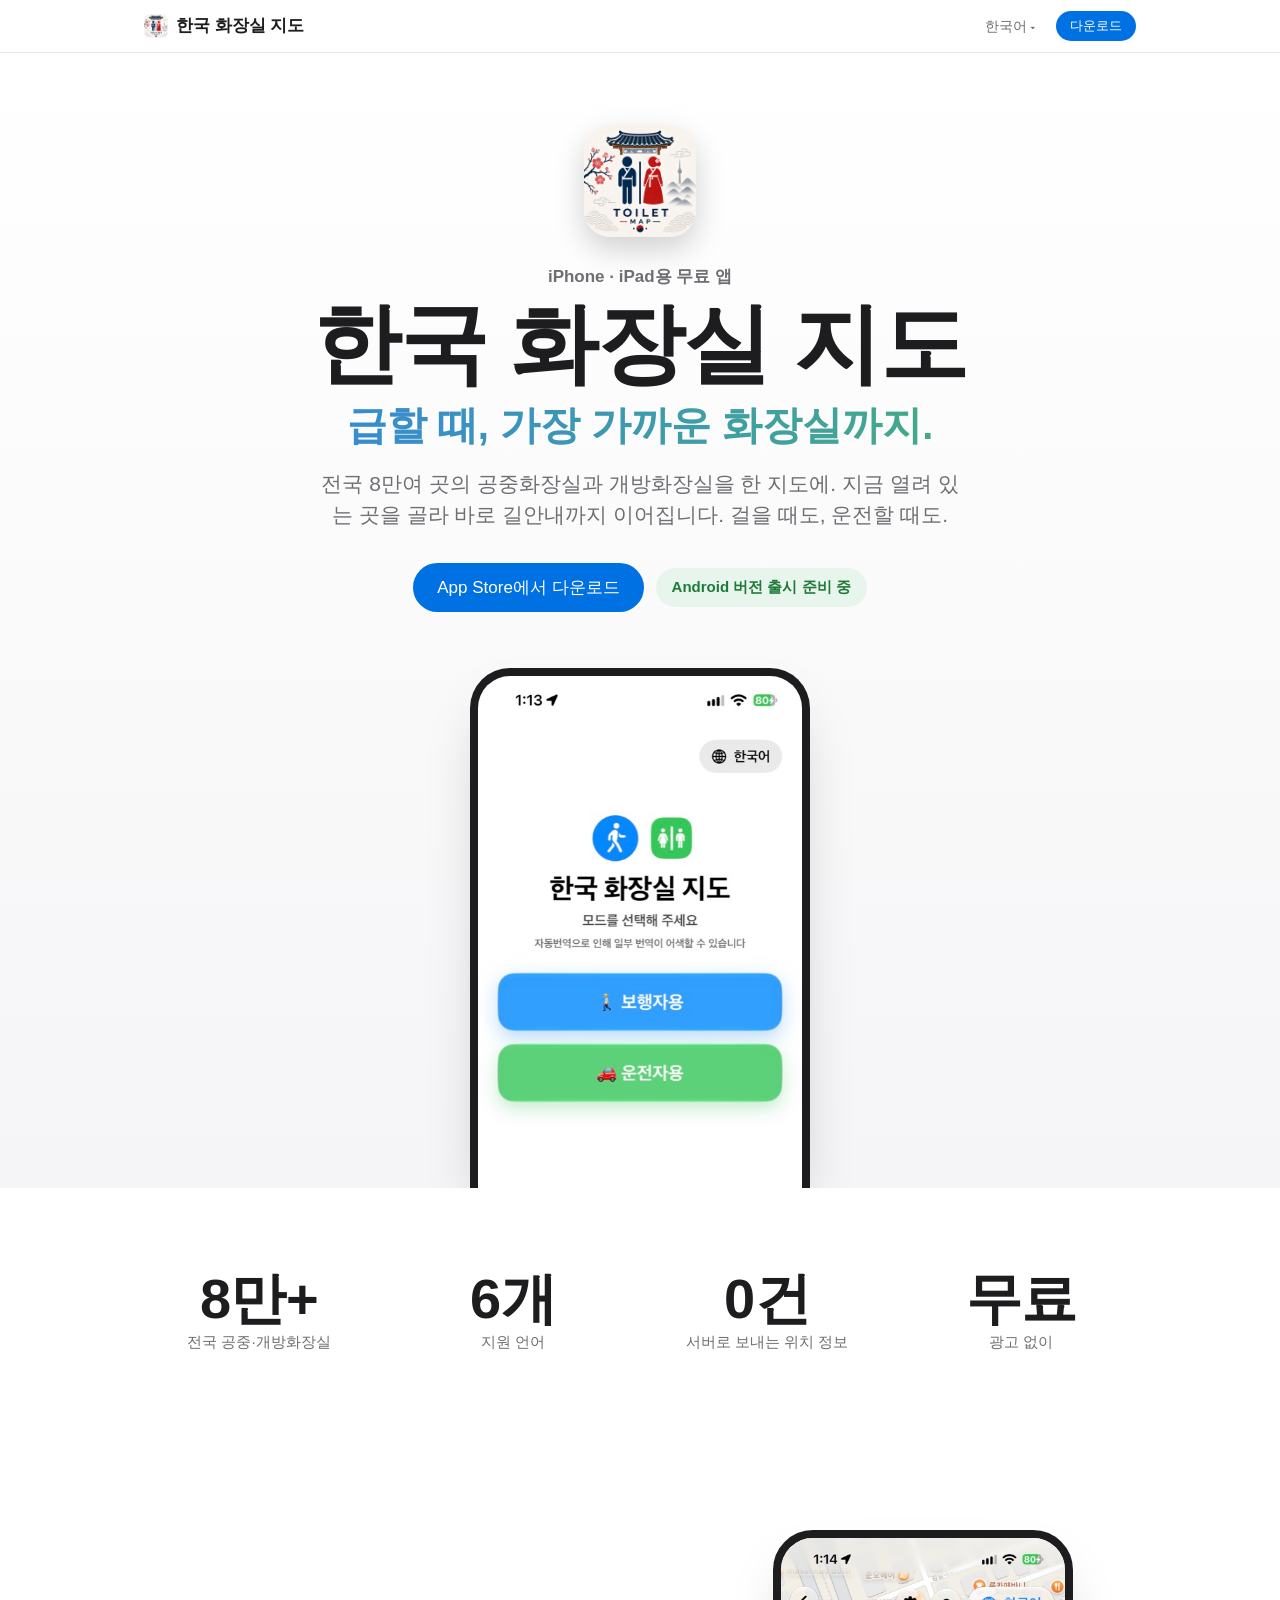
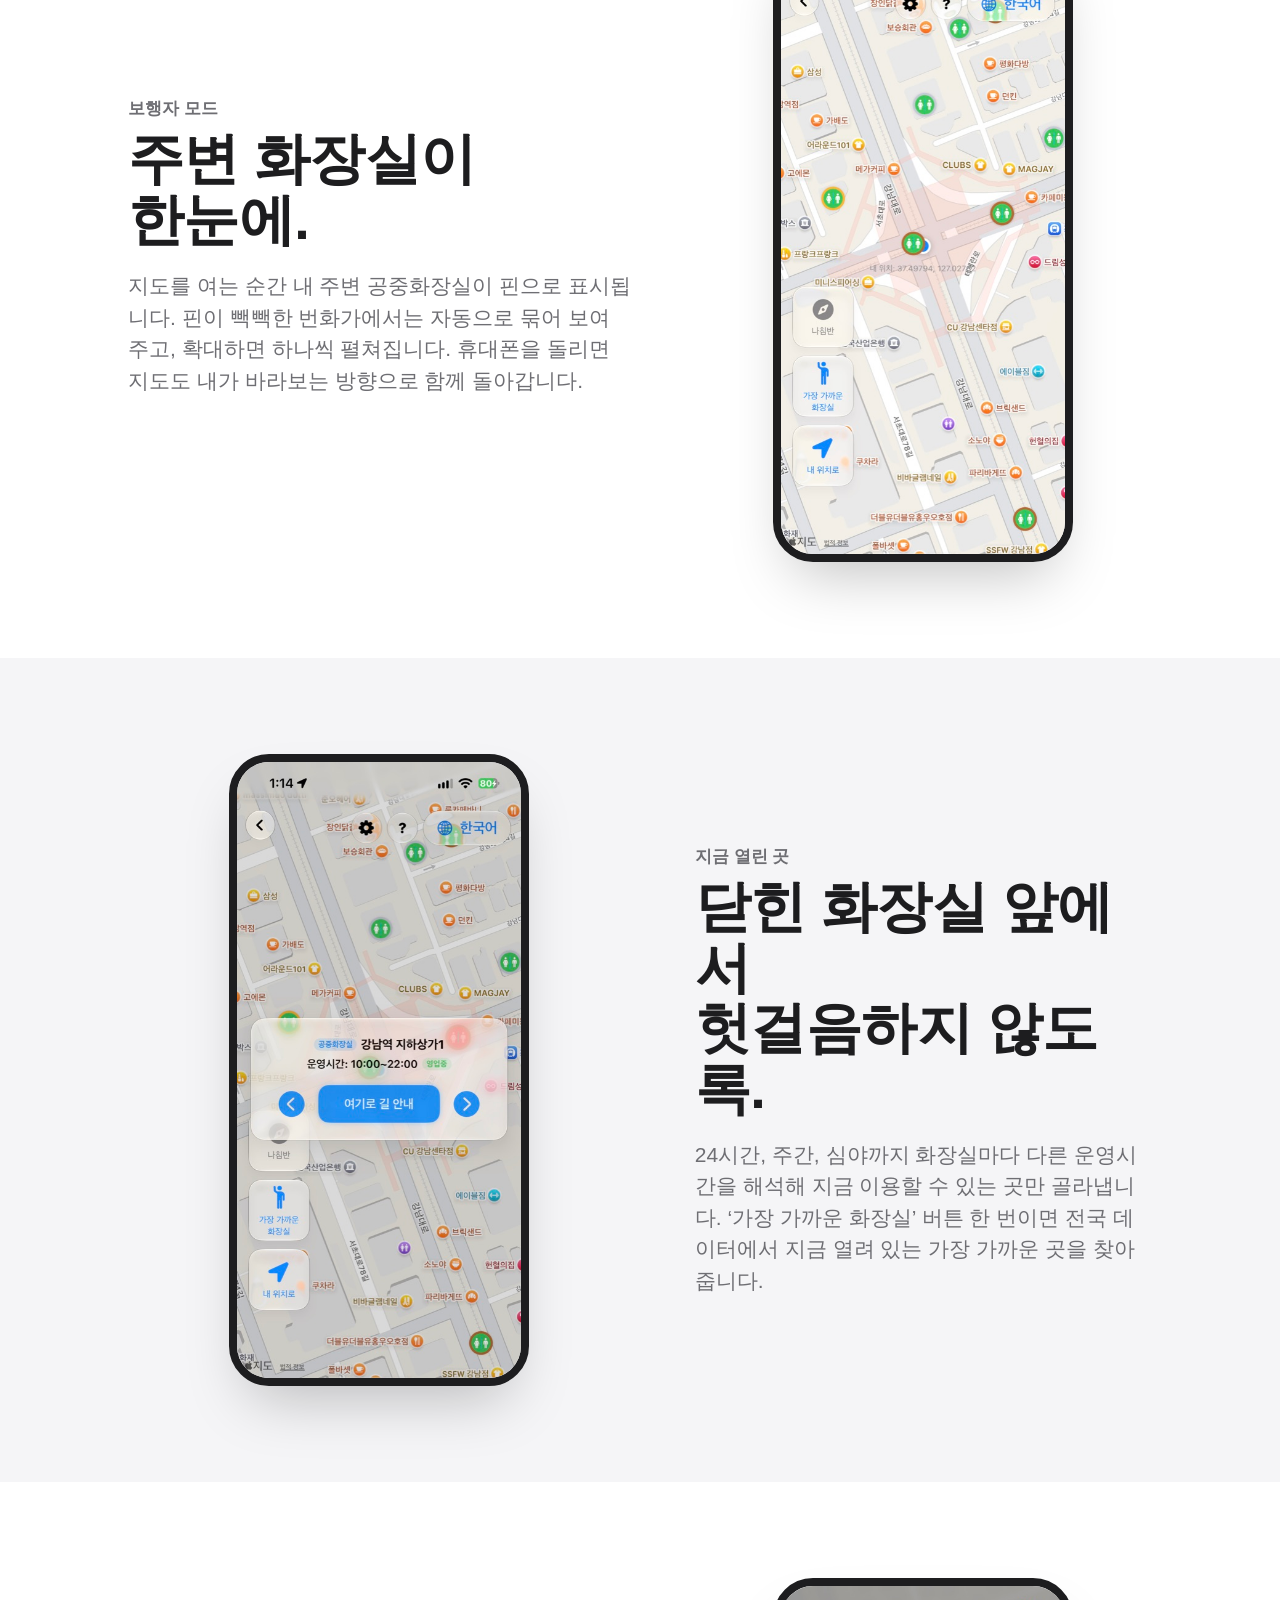
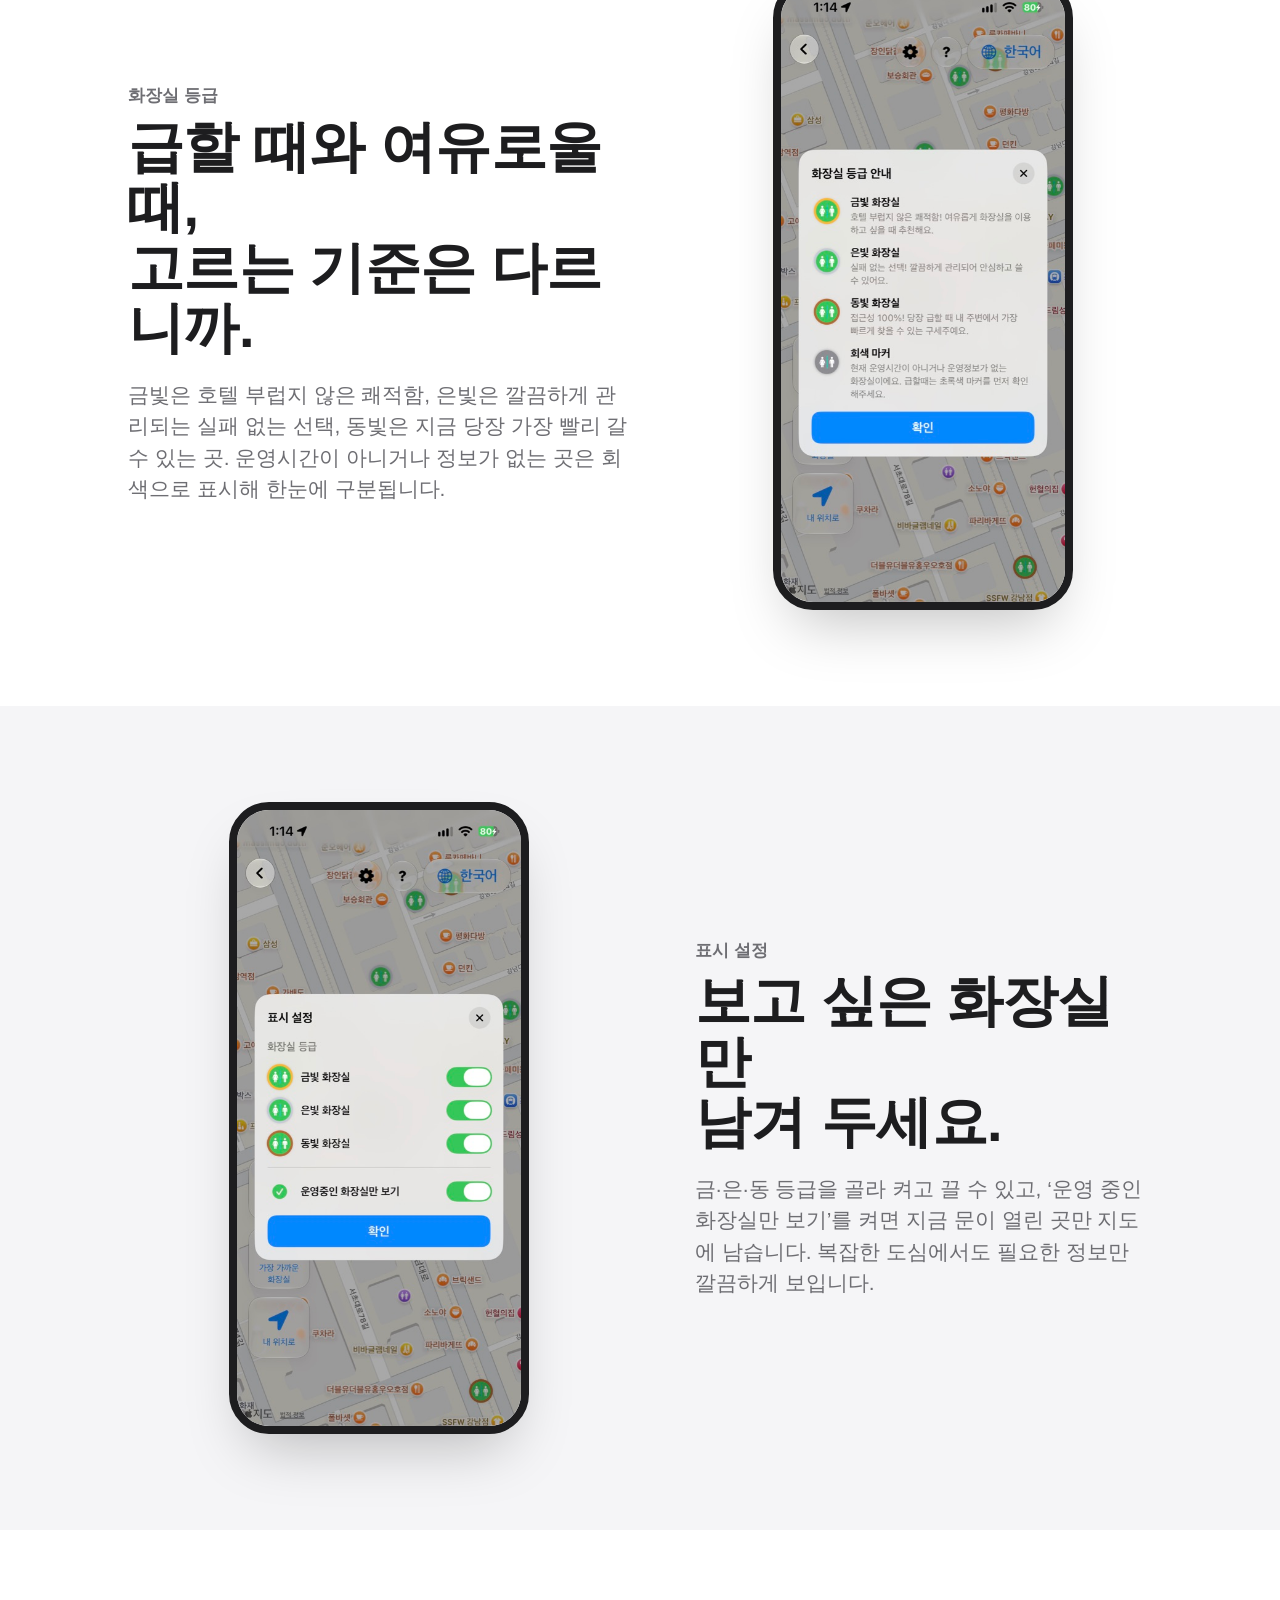
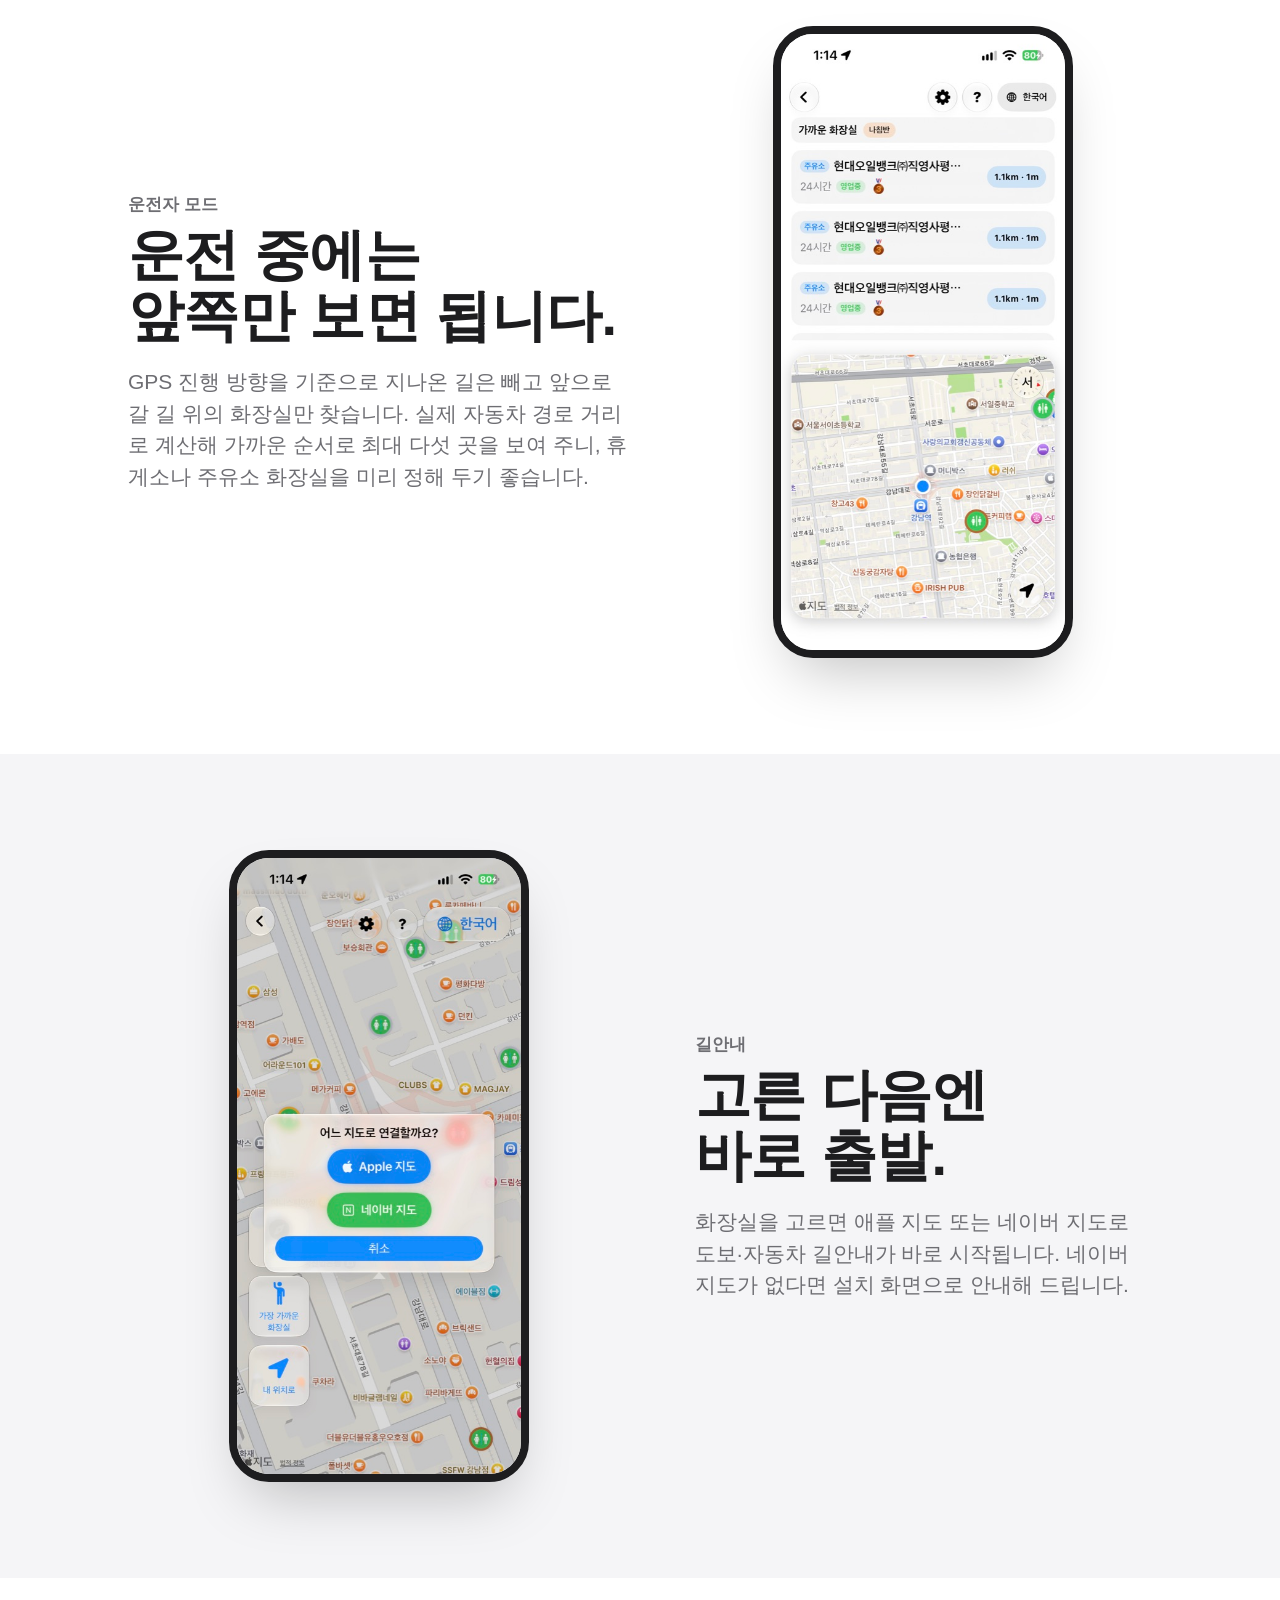
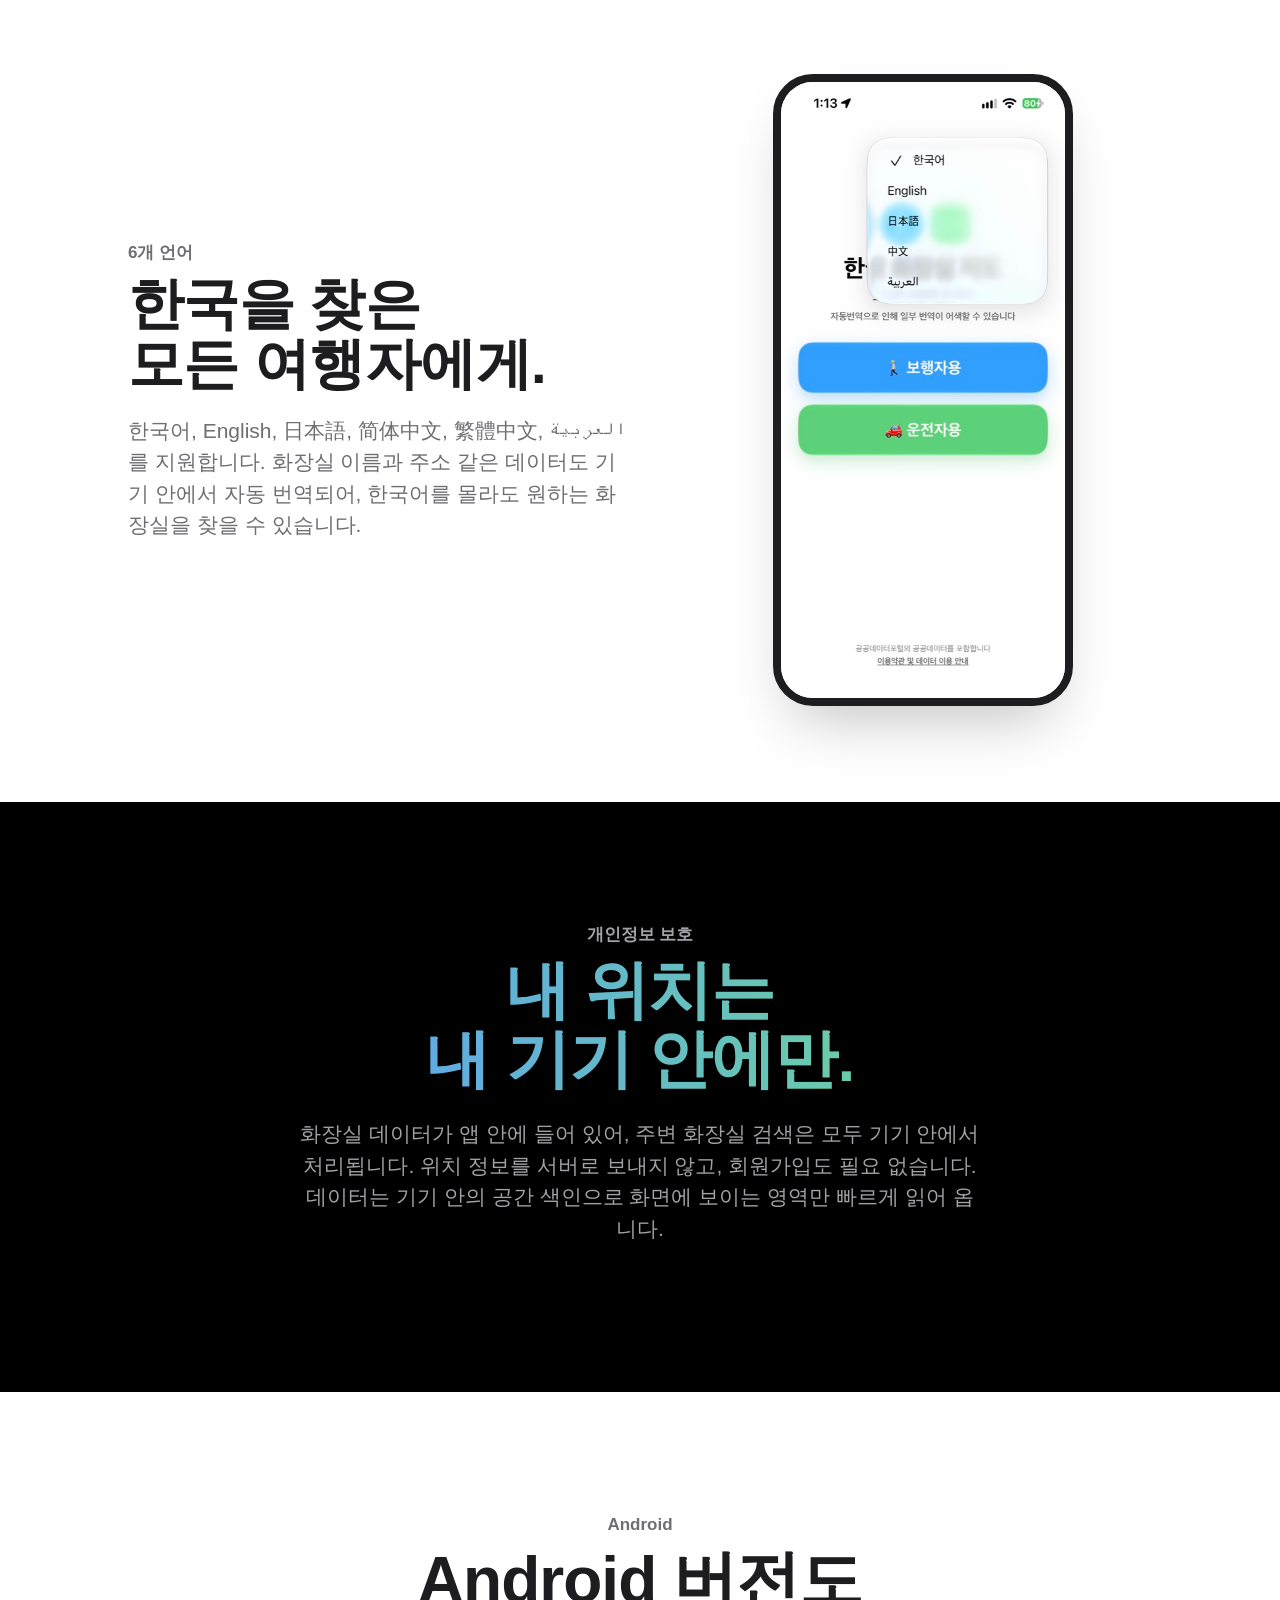
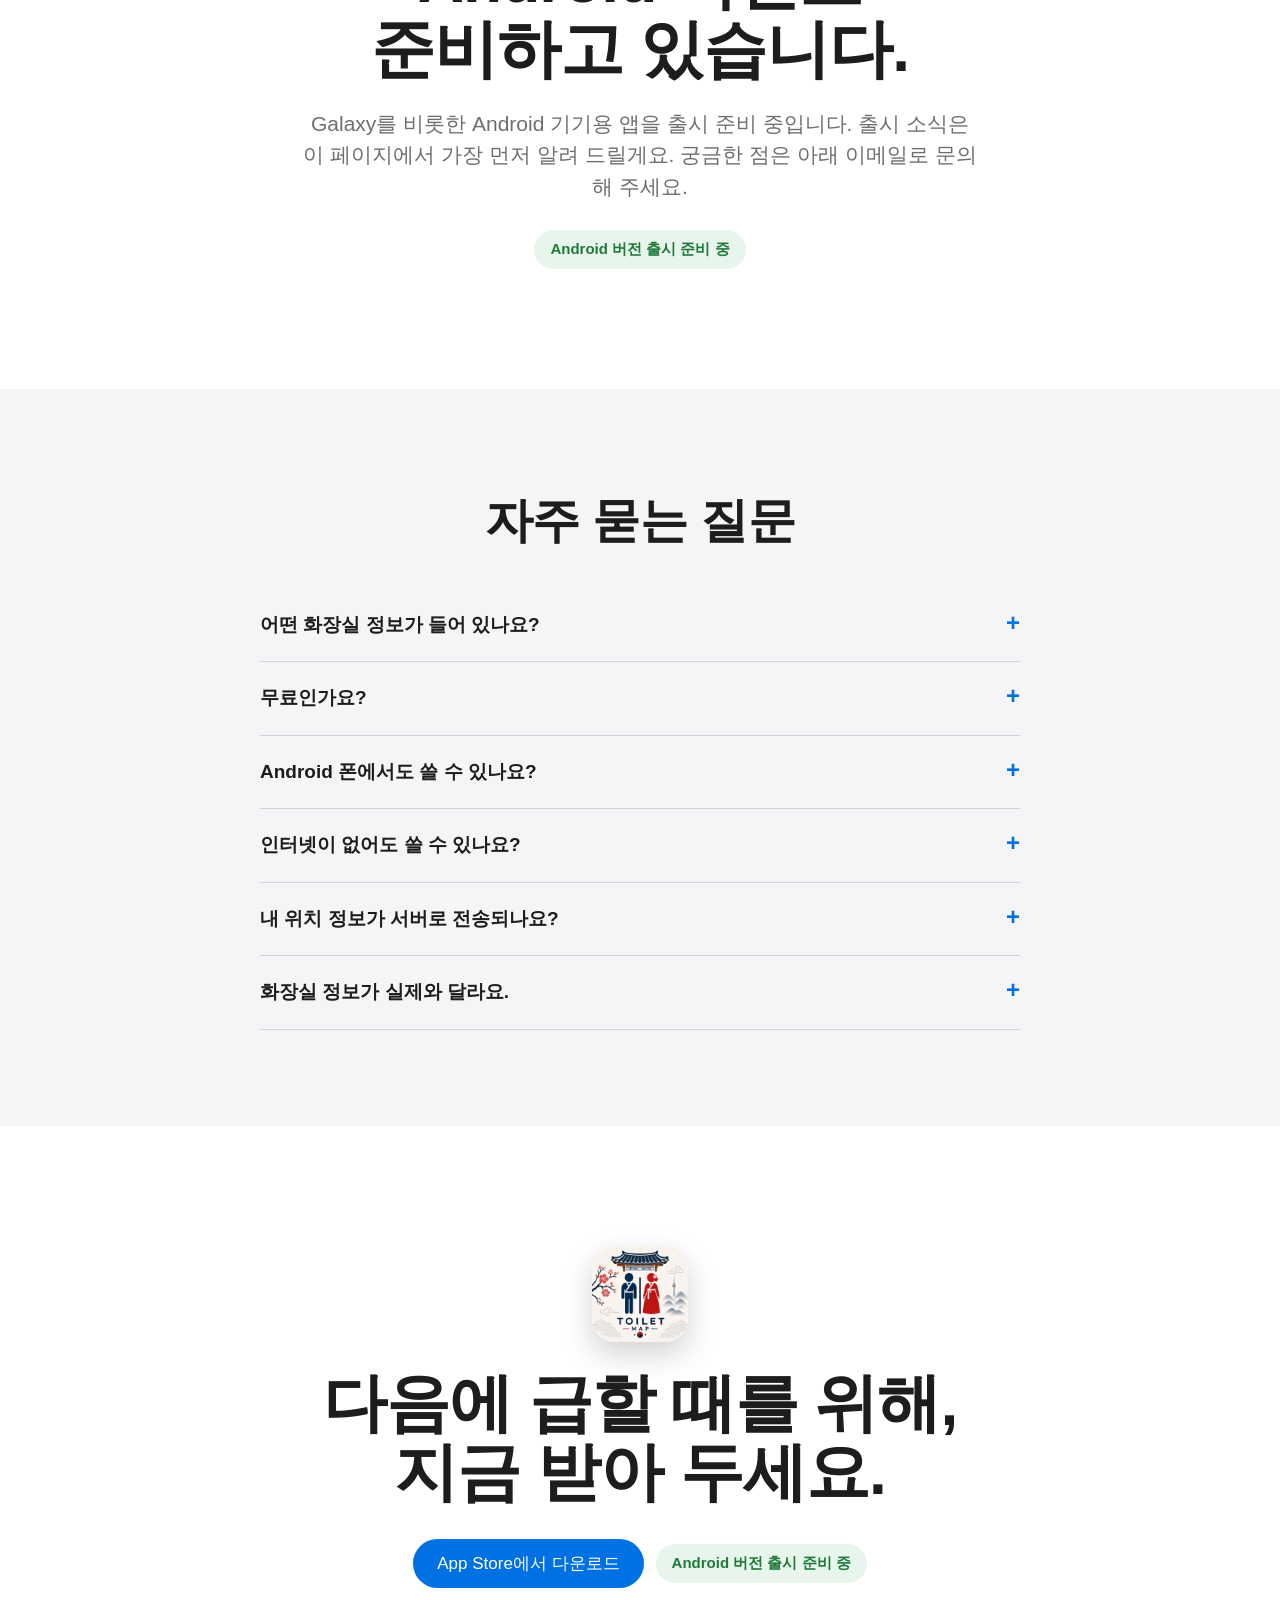
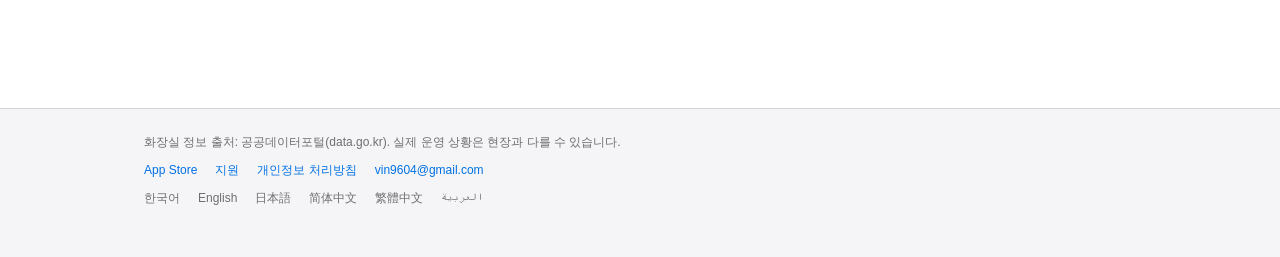
==== commit f63ac7c0: "Redesign landing pages with detailed feature sections Give the landing pages an Apple-style layout: " ====
--- a/index.html
+++ b/index.html
@@ -4,8 +4,9 @@
   <meta charset="utf-8">
   <meta name="viewport" content="width=device-width, initial-scale=1">
   <title>한국 화장실 지도 – 가까운 공중화장실 찾기 | 전국 개방화장실 지도 앱</title>
-  <meta name="description" content="급할 때 내 주변 가장 가까운 공중화장실을 바로 찾아 주는 iPhone 앱. 전국 8만여 곳의 공중·개방화장실 위치와 운영시간, 지금 열려 있는지까지 지도에서 확인하고 길안내를 받으세요.">
+  <meta name="description" content="급할 때 내 주변 가장 가까운 공중화장실을 바로 찾아 주는 iPhone 앱. 전국 8만여 곳의 공중·개방화장실 위치와 운영시간, 지금 열려 있는지까지 지도에서 확인하고 애플 지도·네이버 지도로 길안내를 받으세요. Android 버전 출시 준비 중.">
   <meta name="apple-itunes-app" content="app-id=6810489980">
+  <meta name="theme-color" content="#ffffff">
   <link rel="canonical" href="https://fortranmentis.github.io/Korea-Toilet-Map/">
   <link rel="alternate" hreflang="ko" href="https://fortranmentis.github.io/Korea-Toilet-Map/">
   <link rel="alternate" hreflang="en" href="https://fortranmentis.github.io/Korea-Toilet-Map/en/">
@@ -16,55 +17,169 @@
   <link rel="alternate" hreflang="x-default" href="https://fortranmentis.github.io/Korea-Toilet-Map/en/">
   <meta property="og:type" content="website">
   <meta property="og:title" content="한국 화장실 지도 – 가까운 공중화장실 찾기 | 전국 개방화장실 지도 앱">
-  <meta property="og:description" content="급할 때 내 주변 가장 가까운 공중화장실을 바로 찾아 주는 iPhone 앱. 전국 8만여 곳의 공중·개방화장실 위치와 운영시간, 지금 열려 있는지까지 지도에서 확인하고 길안내를 받으세요.">
+  <meta property="og:description" content="급할 때 내 주변 가장 가까운 공중화장실을 바로 찾아 주는 iPhone 앱. 전국 8만여 곳의 공중·개방화장실 위치와 운영시간, 지금 열려 있는지까지 지도에서 확인하고 애플 지도·네이버 지도로 길안내를 받으세요. Android 버전 출시 준비 중.">
   <meta property="og:url" content="https://fortranmentis.github.io/Korea-Toilet-Map/">
   <meta property="og:image" content="https://fortranmentis.github.io/Korea-Toilet-Map/assets/icon-256.png">
   <meta name="twitter:card" content="summary">
   <link rel="icon" href="assets/favicon.png">
   <link rel="apple-touch-icon" href="assets/apple-touch-icon.png">
   <link rel="stylesheet" href="landing.css">
-  <script type="application/ld+json">{"@context": "https://schema.org", "@type": "MobileApplication", "name": "한국 화장실 지도", "alternateName": "helppoopy", "description": "급할 때 내 주변 가장 가까운 공중화장실을 바로 찾아 주는 iPhone 앱. 전국 8만여 곳의 공중·개방화장실 위치와 운영시간, 지금 열려 있는지까지 지도에서 확인하고 길안내를 받으세요.", "operatingSystem": "iOS 26.0+", "applicationCategory": "TravelApplication", "inLanguage": ["ko", "en", "ja", "zh-Hans", "zh-Hant", "ar"], "url": "https://fortranmentis.github.io/Korea-Toilet-Map/", "downloadUrl": "https://apps.apple.com/app/id6810489980", "image": "https://fortranmentis.github.io/Korea-Toilet-Map/assets/icon-256.png", "offers": {"@type": "Offer", "price": "0", "priceCurrency": "KRW"}}</script>
+  <script type="application/ld+json">{"@context": "https://schema.org", "@type": "MobileApplication", "name": "한국 화장실 지도", "alternateName": ["Korea Toilet Map", "helppoopy"], "description": "급할 때 내 주변 가장 가까운 공중화장실을 바로 찾아 주는 iPhone 앱. 전국 8만여 곳의 공중·개방화장실 위치와 운영시간, 지금 열려 있는지까지 지도에서 확인하고 애플 지도·네이버 지도로 길안내를 받으세요. Android 버전 출시 준비 중.", "operatingSystem": "iOS 26.0+", "applicationCategory": "TravelApplication", "inLanguage": ["ko", "en", "ja", "zh-Hans", "zh-Hant", "ar"], "url": "https://fortranmentis.github.io/Korea-Toilet-Map/", "downloadUrl": "https://apps.apple.com/app/id6810489980", "image": "https://fortranmentis.github.io/Korea-Toilet-Map/assets/icon-256.png", "screenshot": ["https://fortranmentis.github.io/Korea-Toilet-Map/assets/screen-7577.jpg", "https://fortranmentis.github.io/Korea-Toilet-Map/assets/screen-7580.jpg", "https://fortranmentis.github.io/Korea-Toilet-Map/assets/screen-7583.jpg", "https://fortranmentis.github.io/Korea-Toilet-Map/assets/screen-7582.jpg", "https://fortranmentis.github.io/Korea-Toilet-Map/assets/screen-7581.jpg", "https://fortranmentis.github.io/Korea-Toilet-Map/assets/screen-7585.jpg", "https://fortranmentis.github.io/Korea-Toilet-Map/assets/screen-7584.jpg", "https://fortranmentis.github.io/Korea-Toilet-Map/assets/screen-7578.jpg"], "offers": {"@type": "Offer", "price": "0", "priceCurrency": "KRW"}}</script>
 </head>
 <body>
-  <nav class="langs" aria-label="언어"><a href="./" hreflang="ko" lang="ko" aria-current="page">한국어</a> · <a href="en/" hreflang="en" lang="en">English</a> · <a href="ja/" hreflang="ja" lang="ja">日本語</a> · <a href="zh-hans/" hreflang="zh-Hans" lang="zh-Hans">简体中文</a> · <a href="zh-hant/" hreflang="zh-Hant" lang="zh-Hant">繁體中文</a> · <a href="ar/" hreflang="ar" lang="ar">العربية</a></nav>
-  <header class="hero">
-    <img class="icon" src="assets/icon-256.png" alt="" width="128" height="128">
-    <h1>한국 화장실 지도</h1>
-    <p class="tagline">급할 때, 가장 가까운 공중화장실까지.</p>
-    <p class="lead">전국 8만여 곳의 공중화장실·개방화장실을 지도에서 바로 찾고, 지금 열려 있는 곳으로 길안내를 받으세요. 걸을 때와 운전할 때 각각 맞춘 화면을 제공합니다.</p>
-    <a class="cta" href="https://apps.apple.com/app/id6810489980">App Store에서 무료 다운로드</a>
+  <header class="globalnav">
+    <div class="globalnav-inner">
+      <a class="brand" href="./"><img src="assets/favicon.png" alt="" width="24" height="24">한국 화장실 지도</a>
+      <div class="globalnav-actions">
+        <details class="langmenu">
+          <summary aria-label="언어">한국어</summary>
+          <nav aria-label="언어">
+          <a href="./" hreflang="ko" lang="ko" aria-current="page">한국어</a>
+          <a href="en/" hreflang="en" lang="en">English</a>
+          <a href="ja/" hreflang="ja" lang="ja">日本語</a>
+          <a href="zh-hans/" hreflang="zh-Hans" lang="zh-Hans">简体中文</a>
+          <a href="zh-hant/" hreflang="zh-Hant" lang="zh-Hant">繁體中文</a>
+          <a href="ar/" hreflang="ar" lang="ar">العربية</a>
+          </nav>
+        </details>
+        <a class="button small" href="https://apps.apple.com/app/id6810489980">다운로드</a>
+      </div>
+    </div>
   </header>
+
   <main>
-    <section>
-      <h2>이런 기능이 있어요</h2>
-      <ul class="features">
-      <li><h3>가장 가까운 화장실</h3><p>버튼 한 번으로 내 위치에서 가장 가까운, 지금 열려 있는 화장실을 찾아 줍니다.</p></li>
-      <li><h3>운영시간 확인</h3><p>24시간·주간·심야 운영시간을 해석해 지금 이용 가능한 곳과 닫힌 곳을 구분합니다.</p></li>
-      <li><h3>보행자·운전자 모드</h3><p>걸을 때는 주변 화장실을, 운전할 때는 진행 방향 앞쪽의 화장실을 경로 거리순으로 보여 줍니다.</p></li>
-      <li><h3>애플 지도·네이버 지도 길안내</h3><p>선택한 화장실까지 도보 또는 자동차 길안내를 바로 시작합니다.</p></li>
-      <li><h3>등급 필터</h3><p>골드·실버·브론즈 등급과 &#x27;지금 열린 곳만&#x27; 필터로 원하는 화장실만 볼 수 있습니다.</p></li>
-      <li><h3>6개 언어 지원</h3><p>한국어, English, 日本語, 简体中文, 繁體中文, العربية. 외국인 여행자도 편하게 쓸 수 있습니다.</p></li>
-      </ul>
+    <section class="hero">
+      <img class="app-icon" src="assets/icon-256.png" alt="" width="112" height="112">
+      <p class="eyebrow">iPhone · iPad용 무료 앱</p>
+      <h1>한국 화장실 지도</h1>
+      <p class="tagline">급할 때, 가장 가까운 화장실까지.</p>
+      <p class="lead">전국 8만여 곳의 공중화장실과 개방화장실을 한 지도에. 지금 열려 있는 곳을 골라 바로 길안내까지 이어집니다. 걸을 때도, 운전할 때도.</p>
+      <div class="cta-row">
+        <a class="button" href="https://apps.apple.com/app/id6810489980">App Store에서 다운로드</a>
+        <span class="badge">Android 버전 출시 준비 중</span>
+      </div>
+      <img class="phone hero-phone" src="assets/screen-7577.jpg" alt="한국 화장실 지도 앱의 모드 선택 화면" width="461" height="1000">
     </section>
-    <section>
-      <h2>앱 화면</h2>
-      <div class="screens">
-      <img src="assets/screen-7577.jpg" alt="모드 선택 화면" width="461" height="1000" loading="lazy">
-      <img src="assets/screen-7580.jpg" alt="주변 공중화장실 지도" width="461" height="1000" loading="lazy">
-      <img src="assets/screen-7583.jpg" alt="강남역 지하상가 화장실 운영시간과 길안내" width="461" height="1000" loading="lazy">
+
+    <section class="stats">
+      <div class="stat"><strong>8만+</strong><span>전국 공중·개방화장실</span></div>
+      <div class="stat"><strong>6개</strong><span>지원 언어</span></div>
+      <div class="stat"><strong>0건</strong><span>서버로 보내는 위치 정보</span></div>
+      <div class="stat"><strong>무료</strong><span>광고 없이</span></div>
+    </section>
+
+    <section class="feature">
+      <div class="feature-inner">
+        <div class="feature-copy">
+          <p class="eyebrow">보행자 모드</p>
+          <h2>주변 화장실이<br>한눈에.</h2>
+          <p>지도를 여는 순간 내 주변 공중화장실이 핀으로 표시됩니다. 핀이 빽빽한 번화가에서는 자동으로 묶어 보여 주고, 확대하면 하나씩 펼쳐집니다. 휴대폰을 돌리면 지도도 내가 바라보는 방향으로 함께 돌아갑니다.</p>
+        </div>
+        <img class="phone" src="assets/screen-7580.jpg" alt="서울 강남역 주변 공중화장실 지도" width="461" height="1000" loading="lazy">
       </div>
     </section>
-    <section>
-      <h2>자주 묻는 질문</h2>
-      <details><summary>어떤 화장실 정보가 들어 있나요?</summary><p>공공데이터포털에 공개된 전국 공중화장실·개방화장실 데이터를 바탕으로 위치, 운영시간, 시설 구분을 보여 줍니다.</p></details>
-      <details><summary>무료인가요?</summary><p>네, App Store에서 무료로 내려받을 수 있습니다.</p></details>
-      <details><summary>인터넷이 없어도 쓸 수 있나요?</summary><p>화장실 데이터가 앱 안에 들어 있어 주변 화장실 검색은 기기 안에서 처리됩니다. 지도 타일과 길안내에는 인터넷이 필요합니다.</p></details>
-      <details><summary>내 위치 정보가 서버로 전송되나요?</summary><p>아니요. 위치 정보는 기기 안에서만 사용되며 외부로 전송하지 않습니다.</p></details>
+    <section class="feature alt">
+      <div class="feature-inner">
+        <div class="feature-copy">
+          <p class="eyebrow">지금 열린 곳</p>
+          <h2>닫힌 화장실 앞에서<br>헛걸음하지 않도록.</h2>
+          <p>24시간, 주간, 심야까지 화장실마다 다른 운영시간을 해석해 지금 이용할 수 있는 곳만 골라냅니다. ‘가장 가까운 화장실’ 버튼 한 번이면 전국 데이터에서 지금 열려 있는 가장 가까운 곳을 찾아 줍니다.</p>
+        </div>
+        <img class="phone" src="assets/screen-7583.jpg" alt="강남역 지하상가 화장실 운영시간과 길안내 버튼" width="461" height="1000" loading="lazy">
+      </div>
+    </section>
+    <section class="feature">
+      <div class="feature-inner">
+        <div class="feature-copy">
+          <p class="eyebrow">화장실 등급</p>
+          <h2>급할 때와 여유로울 때,<br>고르는 기준은 다르니까.</h2>
+          <p>금빛은 호텔 부럽지 않은 쾌적함, 은빛은 깔끔하게 관리되는 실패 없는 선택, 동빛은 지금 당장 가장 빨리 갈 수 있는 곳. 운영시간이 아니거나 정보가 없는 곳은 회색으로 표시해 한눈에 구분됩니다.</p>
+        </div>
+        <img class="phone" src="assets/screen-7582.jpg" alt="금빛·은빛·동빛 화장실 등급 안내" width="461" height="1000" loading="lazy">
+      </div>
+    </section>
+    <section class="feature alt">
+      <div class="feature-inner">
+        <div class="feature-copy">
+          <p class="eyebrow">표시 설정</p>
+          <h2>보고 싶은 화장실만<br>남겨 두세요.</h2>
+          <p>금·은·동 등급을 골라 켜고 끌 수 있고, ‘운영 중인 화장실만 보기’를 켜면 지금 문이 열린 곳만 지도에 남습니다. 복잡한 도심에서도 필요한 정보만 깔끔하게 보입니다.</p>
+        </div>
+        <img class="phone" src="assets/screen-7581.jpg" alt="화장실 등급과 운영 중 필터 설정" width="461" height="1000" loading="lazy">
+      </div>
+    </section>
+    <section class="feature">
+      <div class="feature-inner">
+        <div class="feature-copy">
+          <p class="eyebrow">운전자 모드</p>
+          <h2>운전 중에는<br>앞쪽만 보면 됩니다.</h2>
+          <p>GPS 진행 방향을 기준으로 지나온 길은 빼고 앞으로 갈 길 위의 화장실만 찾습니다. 실제 자동차 경로 거리로 계산해 가까운 순서로 최대 다섯 곳을 보여 주니, 휴게소나 주유소 화장실을 미리 정해 두기 좋습니다.</p>
+        </div>
+        <img class="phone" src="assets/screen-7585.jpg" alt="운전자 모드의 전방 화장실 목록" width="461" height="1000" loading="lazy">
+      </div>
+    </section>
+    <section class="feature alt">
+      <div class="feature-inner">
+        <div class="feature-copy">
+          <p class="eyebrow">길안내</p>
+          <h2>고른 다음엔<br>바로 출발.</h2>
+          <p>화장실을 고르면 애플 지도 또는 네이버 지도로 도보·자동차 길안내가 바로 시작됩니다. 네이버 지도가 없다면 설치 화면으로 안내해 드립니다.</p>
+        </div>
+        <img class="phone" src="assets/screen-7584.jpg" alt="애플 지도와 네이버 지도 선택" width="461" height="1000" loading="lazy">
+      </div>
+    </section>
+    <section class="feature">
+      <div class="feature-inner">
+        <div class="feature-copy">
+          <p class="eyebrow">6개 언어</p>
+          <h2>한국을 찾은<br>모든 여행자에게.</h2>
+          <p>한국어, English, 日本語, 简体中文, 繁體中文, العربية를 지원합니다. 화장실 이름과 주소 같은 데이터도 기기 안에서 자동 번역되어, 한국어를 몰라도 원하는 화장실을 찾을 수 있습니다.</p>
+        </div>
+        <img class="phone" src="assets/screen-7578.jpg" alt="언어 선택 메뉴" width="461" height="1000" loading="lazy">
+      </div>
+    </section>
+
+    <section class="statement dark">
+      <p class="eyebrow">개인정보 보호</p>
+      <h2>내 위치는<br>내 기기 안에만.</h2>
+      <p>화장실 데이터가 앱 안에 들어 있어, 주변 화장실 검색은 모두 기기 안에서 처리됩니다. 위치 정보를 서버로 보내지 않고, 회원가입도 필요 없습니다. 데이터는 기기 안의 공간 색인으로 화면에 보이는 영역만 빠르게 읽어 옵니다.</p>
+    </section>
+
+    <section class="statement" id="android">
+      <p class="eyebrow">Android</p>
+      <h2>Android 버전도<br>준비하고 있습니다.</h2>
+      <p>Galaxy를 비롯한 Android 기기용 앱을 출시 준비 중입니다. 출시 소식은 이 페이지에서 가장 먼저 알려 드릴게요. 궁금한 점은 아래 이메일로 문의해 주세요.</p>
+      <span class="badge">Android 버전 출시 준비 중</span>
+    </section>
+
+    <section class="faq">
+      <div class="faq-inner">
+        <h2>자주 묻는 질문</h2>
+        <details><summary>어떤 화장실 정보가 들어 있나요?</summary><p>공공데이터포털에 공개된 전국 공중화장실·개방화장실 데이터를 바탕으로 위치, 운영시간, 시설 구분을 보여 줍니다. 지하철역, 공원, 관공서, 주유소, 상가 개방화장실 등이 포함됩니다.</p></details>
+        <details><summary>무료인가요?</summary><p>네, App Store에서 무료로 내려받을 수 있고 광고도 없습니다.</p></details>
+        <details><summary>Android 폰에서도 쓸 수 있나요?</summary><p>현재는 iPhone과 iPad용으로 제공되며, Android 버전은 출시 준비 중입니다.</p></details>
+        <details><summary>인터넷이 없어도 쓸 수 있나요?</summary><p>화장실 데이터가 앱 안에 들어 있어 주변 화장실 검색은 기기 안에서 처리됩니다. 지도 타일과 길안내에는 인터넷이 필요합니다.</p></details>
+        <details><summary>내 위치 정보가 서버로 전송되나요?</summary><p>아니요. 위치 정보는 기기 안에서만 사용되며 외부로 전송하지 않습니다.</p></details>
+        <details><summary>화장실 정보가 실제와 달라요.</summary><p>공공데이터를 기반으로 하기 때문에 현장 상황과 다를 수 있습니다. 문의 이메일로 알려 주시면 확인하겠습니다.</p></details>
+      </div>
+    </section>
+
+    <section class="final">
+      <img class="app-icon" src="assets/icon-256.png" alt="" width="96" height="96">
+      <h2>다음에 급할 때를 위해,<br>지금 받아 두세요.</h2>
+      <div class="cta-row">
+        <a class="button" href="https://apps.apple.com/app/id6810489980">App Store에서 다운로드</a>
+        <span class="badge">Android 버전 출시 준비 중</span>
+      </div>
     </section>
   </main>
+
   <footer>
-    <p>화장실 정보 출처: 공공데이터포털(data.go.kr). 실제 운영 상황은 현장과 다를 수 있습니다.</p>
-    <p><a href="https://apps.apple.com/app/id6810489980">App Store</a> · <a href="support.html">지원</a> · <a href="privacy.html">개인정보 처리방침</a> · <a href="mailto:vin9604@gmail.com">vin9604@gmail.com</a></p>
+    <div class="footer-inner">
+      <p>화장실 정보 출처: 공공데이터포털(data.go.kr). 실제 운영 상황은 현장과 다를 수 있습니다.</p>
+      <p class="footer-links"><a href="https://apps.apple.com/app/id6810489980">App Store</a><a href="support.html">지원</a><a href="privacy.html">개인정보 처리방침</a><a href="mailto:vin9604@gmail.com">vin9604@gmail.com</a></p>
+      <p class="footer-langs"><a href="./" hreflang="ko" lang="ko">한국어</a> <a href="en/" hreflang="en" lang="en">English</a> <a href="ja/" hreflang="ja" lang="ja">日本語</a> <a href="zh-hans/" hreflang="zh-Hans" lang="zh-Hans">简体中文</a> <a href="zh-hant/" hreflang="zh-Hant" lang="zh-Hant">繁體中文</a> <a href="ar/" hreflang="ar" lang="ar">العربية</a></p>
+    </div>
   </footer>
 </body>
 </html>
--- a/landing.css
+++ b/landing.css
@@ -1,121 +1,362 @@
 :root {
-  --bg: #f7f8fa;
-  --surface: #ffffff;
-  --text: #1c1d21;
-  --muted: #5f6470;
-  --accent: #2f7cf6;
-  --accent-text: #ffffff;
-  --green: #4cb963;
-  --border: #e3e5ea;
+  --bg: #ffffff;
+  --bg-alt: #f5f5f7;
+  --text: #1d1d1f;
+  --muted: #6e6e73;
+  --accent: #0071e3;
+  --accent-hover: #0077ed;
+  --on-accent: #ffffff;
+  --border: #d2d2d7;
+  --nav-bg: rgb(255 255 255 / 0.72);
+  --dark-bg: #000000;
+  --dark-text: #f5f5f7;
+  --dark-muted: #a1a1a6;
+  --badge-bg: #e8f5ec;
+  --badge-text: #1f7a3a;
+  --shadow: 0 30px 60px -20px rgb(0 0 0 / 0.25);
 }
 
 @media (prefers-color-scheme: dark) {
   :root {
-    --bg: #111215;
-    --surface: #1b1d22;
-    --text: #f1f2f4;
-    --muted: #a4a9b4;
-    --accent: #5b9bff;
-    --accent-text: #0b0c0e;
-    --border: #2c2f36;
+    --bg: #000000;
+    --bg-alt: #161617;
+    --text: #f5f5f7;
+    --muted: #a1a1a6;
+    --accent: #2997ff;
+    --accent-hover: #47a6ff;
+    --on-accent: #ffffff;
+    --border: #424245;
+    --nav-bg: rgb(22 22 23 / 0.72);
+    --dark-bg: #161617;
+    --badge-bg: #10331c;
+    --badge-text: #6fdc8c;
+    --shadow: 0 30px 60px -20px rgb(0 0 0 / 0.8);
   }
 }
 
 * { box-sizing: border-box; }
+
+html { scroll-behavior: smooth; }
 
 body {
   margin: 0;
   background: var(--bg);
   color: var(--text);
-  font-family: -apple-system, BlinkMacSystemFont, "Apple SD Gothic Neo", "Hiragino Sans", "PingFang SC", "Noto Sans KR", "Segoe UI", sans-serif;
-  line-height: 1.6;
-}
-
-a { color: var(--accent); }
-
-.langs {
-  max-width: 960px;
+  font-family: -apple-system, BlinkMacSystemFont, "SF Pro Display", "Apple SD Gothic Neo", "Hiragino Sans", "PingFang SC", "PingFang TC", "Noto Sans KR", "Segoe UI", sans-serif;
+  line-height: 1.5;
+  -webkit-font-smoothing: antialiased;
+}
+
+a { color: var(--accent); text-decoration: none; }
+a:hover { text-decoration: underline; }
+
+img { max-width: 100%; }
+
+.eyebrow {
+  margin: 0 0 8px;
+  font-size: 17px;
+  font-weight: 600;
+  color: var(--muted);
+}
+
+/* Global nav */
+
+.globalnav {
+  position: sticky;
+  top: 0;
+  z-index: 10;
+  background: var(--nav-bg);
+  backdrop-filter: saturate(180%) blur(20px);
+  -webkit-backdrop-filter: saturate(180%) blur(20px);
+  border-bottom: 1px solid color-mix(in srgb, var(--border) 50%, transparent);
+}
+.globalnav-inner {
+  max-width: 1024px;
+  height: 52px;
   margin: 0 auto;
-  padding: 12px 16px;
+  padding: 0 16px;
+  display: flex;
+  align-items: center;
+  justify-content: space-between;
+  gap: 12px;
+}
+.brand {
+  display: flex;
+  align-items: center;
+  gap: 8px;
+  min-width: 0;
+  color: var(--text);
+  font-size: 17px;
+  font-weight: 600;
+  white-space: nowrap;
+  overflow: hidden;
+  text-overflow: ellipsis;
+}
+.brand:hover { text-decoration: none; }
+.brand img { border-radius: 6px; flex: none; }
+.globalnav-actions { display: flex; align-items: center; gap: 12px; flex: none; }
+
+.langmenu { position: relative; }
+.langmenu summary {
+  list-style: none;
+  cursor: pointer;
   font-size: 14px;
-  text-align: end;
-  color: var(--muted);
-}
-.langs a { text-decoration: none; }
-.langs a[aria-current] { color: var(--text); font-weight: 600; }
-
-.hero {
-  max-width: 720px;
-  margin: 0 auto;
-  padding: 32px 16px 48px;
-  text-align: center;
-}
-.icon { border-radius: 28px; box-shadow: 0 8px 24px rgb(0 0 0 / 0.12); }
-h1 { font-size: clamp(32px, 7vw, 48px); line-height: 1.2; margin: 24px 0 8px; }
-.tagline { font-size: 20px; font-weight: 600; margin: 0 0 12px; }
-.lead { color: var(--muted); margin: 0 0 28px; }
-.cta {
-  display: inline-block;
-  padding: 14px 28px;
-  border-radius: 999px;
-  background: var(--accent);
-  color: var(--accent-text);
-  font-weight: 700;
-  text-decoration: none;
-}
-
-main { max-width: 960px; margin: 0 auto; padding: 0 16px; }
-section { margin-bottom: 56px; }
-h2 { font-size: 24px; margin: 0 0 20px; }
-
-.features {
-  list-style: none;
-  padding: 0;
-  margin: 0;
-  display: grid;
-  grid-template-columns: repeat(auto-fit, minmax(260px, 1fr));
-  gap: 16px;
-}
-.features li {
-  background: var(--surface);
-  border: 1px solid var(--border);
-  border-radius: 16px;
-  padding: 20px;
-}
-.features h3 { font-size: 17px; margin: 0 0 6px; }
-.features p { margin: 0; color: var(--muted); }
-
-.screens {
-  display: grid;
-  grid-template-columns: repeat(3, 1fr);
-  gap: 16px;
-}
-.screens img {
-  width: 100%;
-  height: auto;
-  border-radius: 20px;
-  border: 1px solid var(--border);
-}
-@media (max-width: 600px) {
-  .screens { grid-template-columns: repeat(3, 70%); overflow-x: auto; scroll-snap-type: x mandatory; }
-  .screens img { scroll-snap-align: start; }
-}
-
-details {
-  background: var(--surface);
+  color: var(--muted);
+  padding: 4px 8px;
+  border-radius: 8px;
+}
+.langmenu summary::-webkit-details-marker { display: none; }
+.langmenu summary::after { content: " ▾"; font-size: 11px; }
+.langmenu nav {
+  position: absolute;
+  inset-inline-end: 0;
+  top: calc(100% + 8px);
+  min-width: 160px;
+  padding: 6px;
+  background: var(--bg);
   border: 1px solid var(--border);
   border-radius: 12px;
-  padding: 14px 18px;
-  margin-bottom: 10px;
-}
-summary { font-weight: 600; cursor: pointer; }
-details p { margin: 10px 0 0; color: var(--muted); }
-
-footer {
-  max-width: 960px;
+  box-shadow: 0 10px 30px rgb(0 0 0 / 0.12);
+  display: flex;
+  flex-direction: column;
+}
+.langmenu nav a {
+  padding: 8px 12px;
+  border-radius: 8px;
+  color: var(--text);
+  font-size: 15px;
+}
+.langmenu nav a:hover { background: var(--bg-alt); text-decoration: none; }
+.langmenu nav a[aria-current] { font-weight: 600; color: var(--accent); }
+
+/* Buttons and badges */
+
+.button {
+  display: inline-block;
+  padding: 12px 24px;
+  border-radius: 980px;
+  background: var(--accent);
+  color: var(--on-accent);
+  font-size: 17px;
+  font-weight: 500;
+  white-space: nowrap;
+}
+.button:hover { background: var(--accent-hover); text-decoration: none; }
+.button.small { padding: 5px 14px; font-size: 13px; }
+
+.badge {
+  display: inline-block;
+  padding: 8px 16px;
+  border-radius: 980px;
+  background: var(--badge-bg);
+  color: var(--badge-text);
+  font-size: 15px;
+  font-weight: 600;
+}
+
+.cta-row {
+  display: flex;
+  flex-wrap: wrap;
+  align-items: center;
+  justify-content: center;
+  gap: 12px;
+}
+
+/* Phone screenshots */
+
+.phone {
+  display: block;
+  width: 100%;
+  max-width: 300px;
+  height: auto;
+  border-radius: 40px;
+  border: 8px solid #1d1d1f;
+  background: #1d1d1f;
+  box-shadow: var(--shadow);
+}
+
+/* Hero */
+
+.hero {
+  padding: 72px 16px 0;
+  text-align: center;
+  overflow: hidden;
+  background: linear-gradient(180deg, var(--bg) 0%, var(--bg-alt) 100%);
+}
+.app-icon {
+  border-radius: 24%;
+  box-shadow: 0 12px 30px rgb(0 0 0 / 0.18);
+  margin-bottom: 20px;
+}
+.hero h1 {
+  margin: 0;
+  font-size: clamp(44px, 9vw, 88px);
+  line-height: 1.05;
+  letter-spacing: -0.015em;
+  font-weight: 700;
+}
+.tagline {
+  margin: 12px 0 0;
+  font-size: clamp(24px, 4vw, 40px);
+  line-height: 1.15;
+  font-weight: 600;
+  background: linear-gradient(90deg, #2f7cf6, #4cb963);
+  -webkit-background-clip: text;
+  background-clip: text;
+  color: transparent;
+}
+.lead {
+  max-width: 640px;
+  margin: 20px auto 32px;
+  font-size: clamp(17px, 2.2vw, 21px);
+  color: var(--muted);
+}
+.hero-phone {
+  max-width: 340px;
+  margin: 56px auto 0;
+  border-bottom: 0;
+  border-radius: 40px 40px 0 0;
+  max-height: 520px;
+  object-fit: cover;
+  object-position: top;
+}
+
+/* Stats */
+
+.stats {
+  position: relative;
+  max-width: 1024px;
   margin: 0 auto;
-  padding: 24px 16px 48px;
-  border-top: 1px solid var(--border);
-  font-size: 14px;
-  color: var(--muted);
-}
+  padding: 80px 16px;
+  display: grid;
+  grid-template-columns: repeat(4, 1fr);
+  gap: 24px;
+  text-align: center;
+}
+.stat strong {
+  display: block;
+  font-size: clamp(36px, 5vw, 56px);
+  line-height: 1.1;
+  font-weight: 700;
+  letter-spacing: -0.01em;
+}
+.stat span { color: var(--muted); font-size: 15px; }
+
+/* Feature sections */
+
+.feature { padding: 96px 16px; }
+.feature.alt { background: var(--bg-alt); }
+.feature-inner {
+  max-width: 1024px;
+  margin: 0 auto;
+  display: grid;
+  grid-template-columns: 1.1fr 1fr;
+  align-items: center;
+  gap: 64px;
+}
+.feature.alt .feature-copy { order: 2; }
+.feature-inner .phone { justify-self: center; }
+.feature h2 {
+  margin: 0 0 20px;
+  font-size: clamp(32px, 5vw, 56px);
+  line-height: 1.08;
+  letter-spacing: -0.01em;
+  font-weight: 700;
+}
+.feature-copy > p:last-child {
+  margin: 0;
+  font-size: clamp(17px, 2vw, 21px);
+  color: var(--muted);
+}
+
+/* Statements (privacy, Android) */
+
+.statement {
+  padding: 120px 16px;
+  text-align: center;
+}
+.statement h2 {
+  margin: 0 auto 24px;
+  max-width: 880px;
+  font-size: clamp(36px, 6vw, 64px);
+  line-height: 1.08;
+  letter-spacing: -0.015em;
+  font-weight: 700;
+}
+.statement > p:not(.eyebrow) {
+  max-width: 680px;
+  margin: 0 auto 28px;
+  font-size: clamp(17px, 2vw, 21px);
+  color: var(--muted);
+}
+.statement.dark { background: var(--dark-bg); color: var(--dark-text); }
+.statement.dark .eyebrow,
+.statement.dark > p:not(.eyebrow) { color: var(--dark-muted); }
+.statement.dark h2 {
+  background: linear-gradient(90deg, #5b9bff, #6fdc8c);
+  -webkit-background-clip: text;
+  background-clip: text;
+  color: transparent;
+}
+
+/* FAQ */
+
+.faq { padding: 96px 16px; background: var(--bg-alt); }
+.faq-inner { max-width: 760px; margin: 0 auto; }
+.faq h2 {
+  margin: 0 0 32px;
+  font-size: clamp(32px, 5vw, 48px);
+  letter-spacing: -0.01em;
+  text-align: center;
+}
+.faq details { border-bottom: 1px solid var(--border); }
+.faq summary {
+  list-style: none;
+  cursor: pointer;
+  padding: 22px 0;
+  font-size: 19px;
+  font-weight: 600;
+  display: flex;
+  justify-content: space-between;
+  gap: 16px;
+}
+.faq summary::-webkit-details-marker { display: none; }
+.faq summary::after { content: "+"; color: var(--accent); font-size: 24px; line-height: 1; flex: none; }
+.faq details[open] summary::after { content: "−"; }
+.faq details p { margin: 0 0 22px; color: var(--muted); font-size: 17px; }
+
+/* Final call to action */
+
+.final { padding: 120px 16px; text-align: center; }
+.final h2 {
+  margin: 0 0 32px;
+  font-size: clamp(36px, 6vw, 64px);
+  line-height: 1.08;
+  letter-spacing: -0.015em;
+}
+
+/* Footer */
+
+footer { background: var(--bg-alt); border-top: 1px solid var(--border); }
+.footer-inner {
+  max-width: 1024px;
+  margin: 0 auto;
+  padding: 24px 16px 40px;
+  font-size: 12px;
+  color: var(--muted);
+}
+.footer-inner p { margin: 0 0 10px; }
+.footer-links, .footer-langs { display: flex; flex-wrap: wrap; gap: 6px 18px; }
+.footer-langs a { color: var(--muted); }
+
+/* Narrow screens */
+
+@media (max-width: 760px) {
+  .stats { grid-template-columns: repeat(2, 1fr); padding: 64px 16px; row-gap: 36px; }
+  .feature { padding: 72px 16px; }
+  .feature-inner { grid-template-columns: 1fr; gap: 40px; text-align: center; }
+  .feature.alt .feature-copy { order: 0; }
+  .phone { max-width: 260px; border-radius: 34px; border-width: 6px; }
+  .hero-phone { max-width: 280px; max-height: 420px; border-radius: 34px 34px 0 0; }
+  .statement, .final { padding: 88px 16px; }
+}
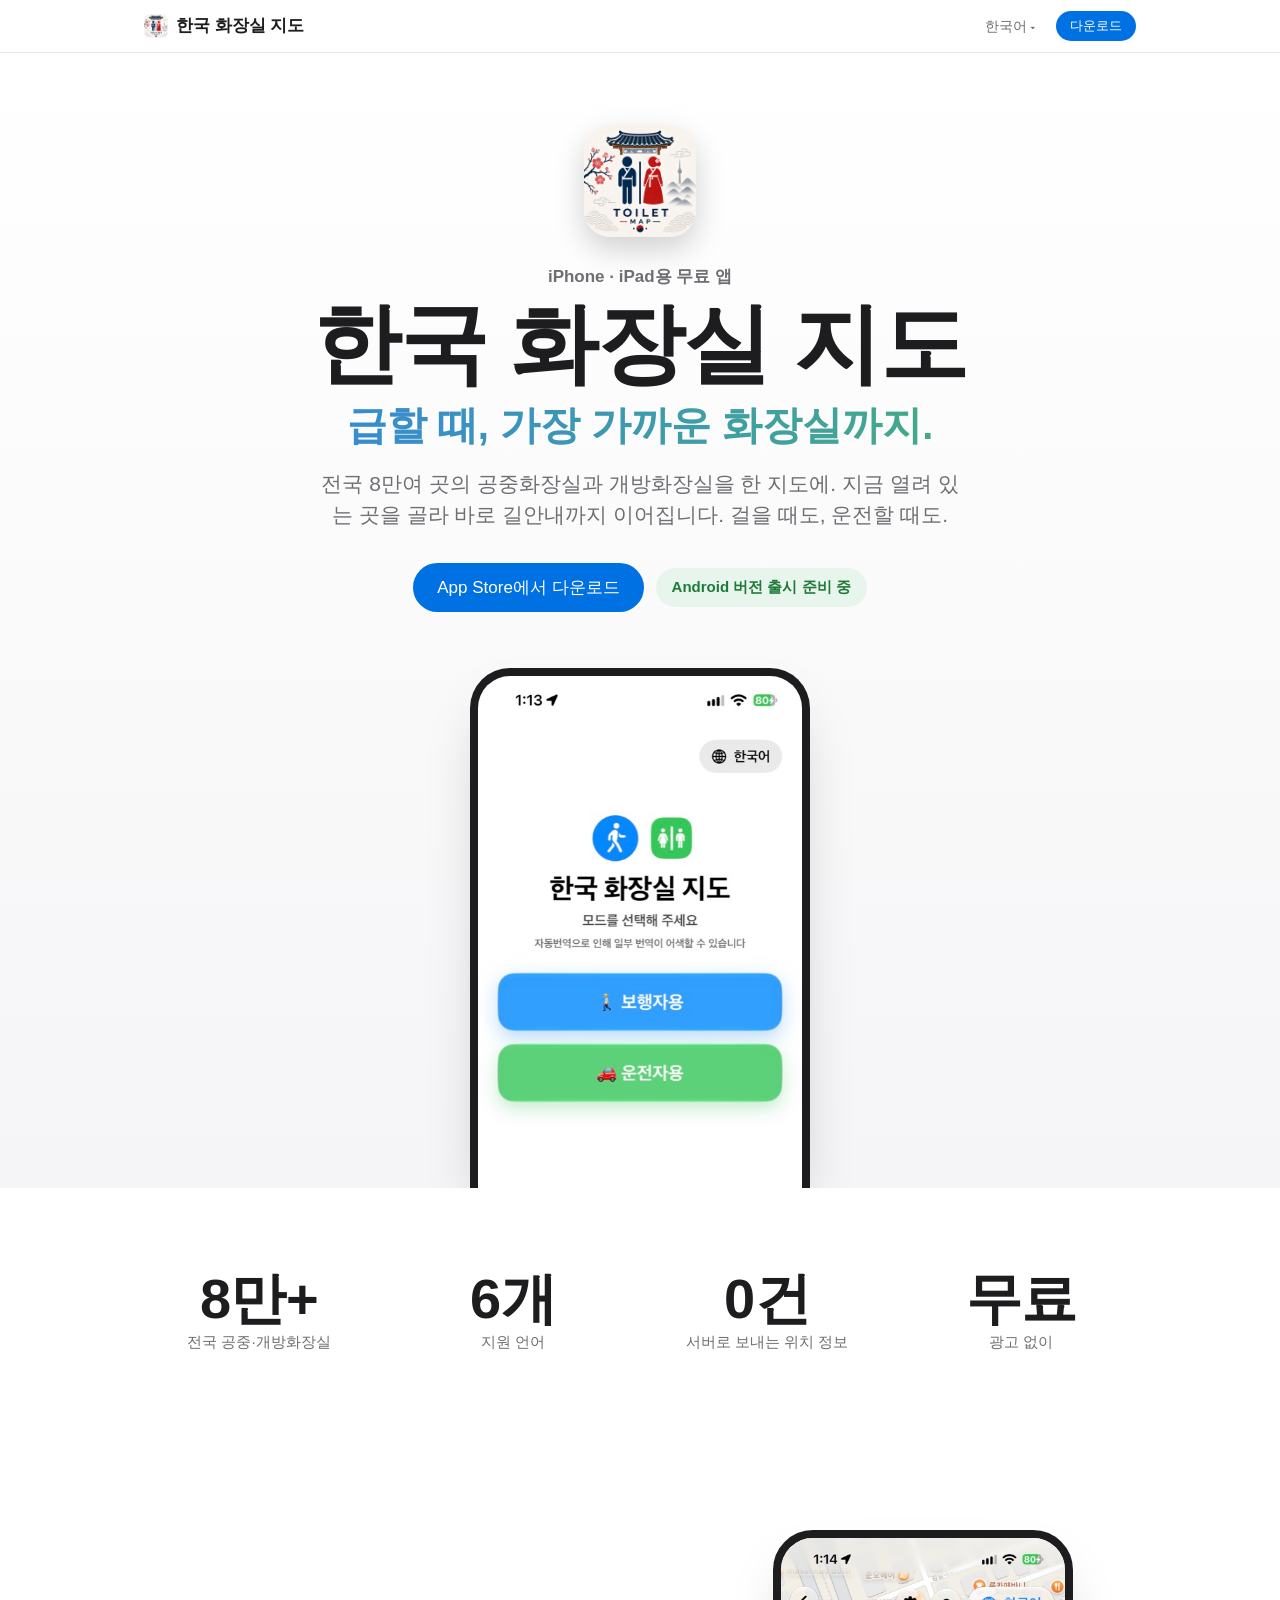
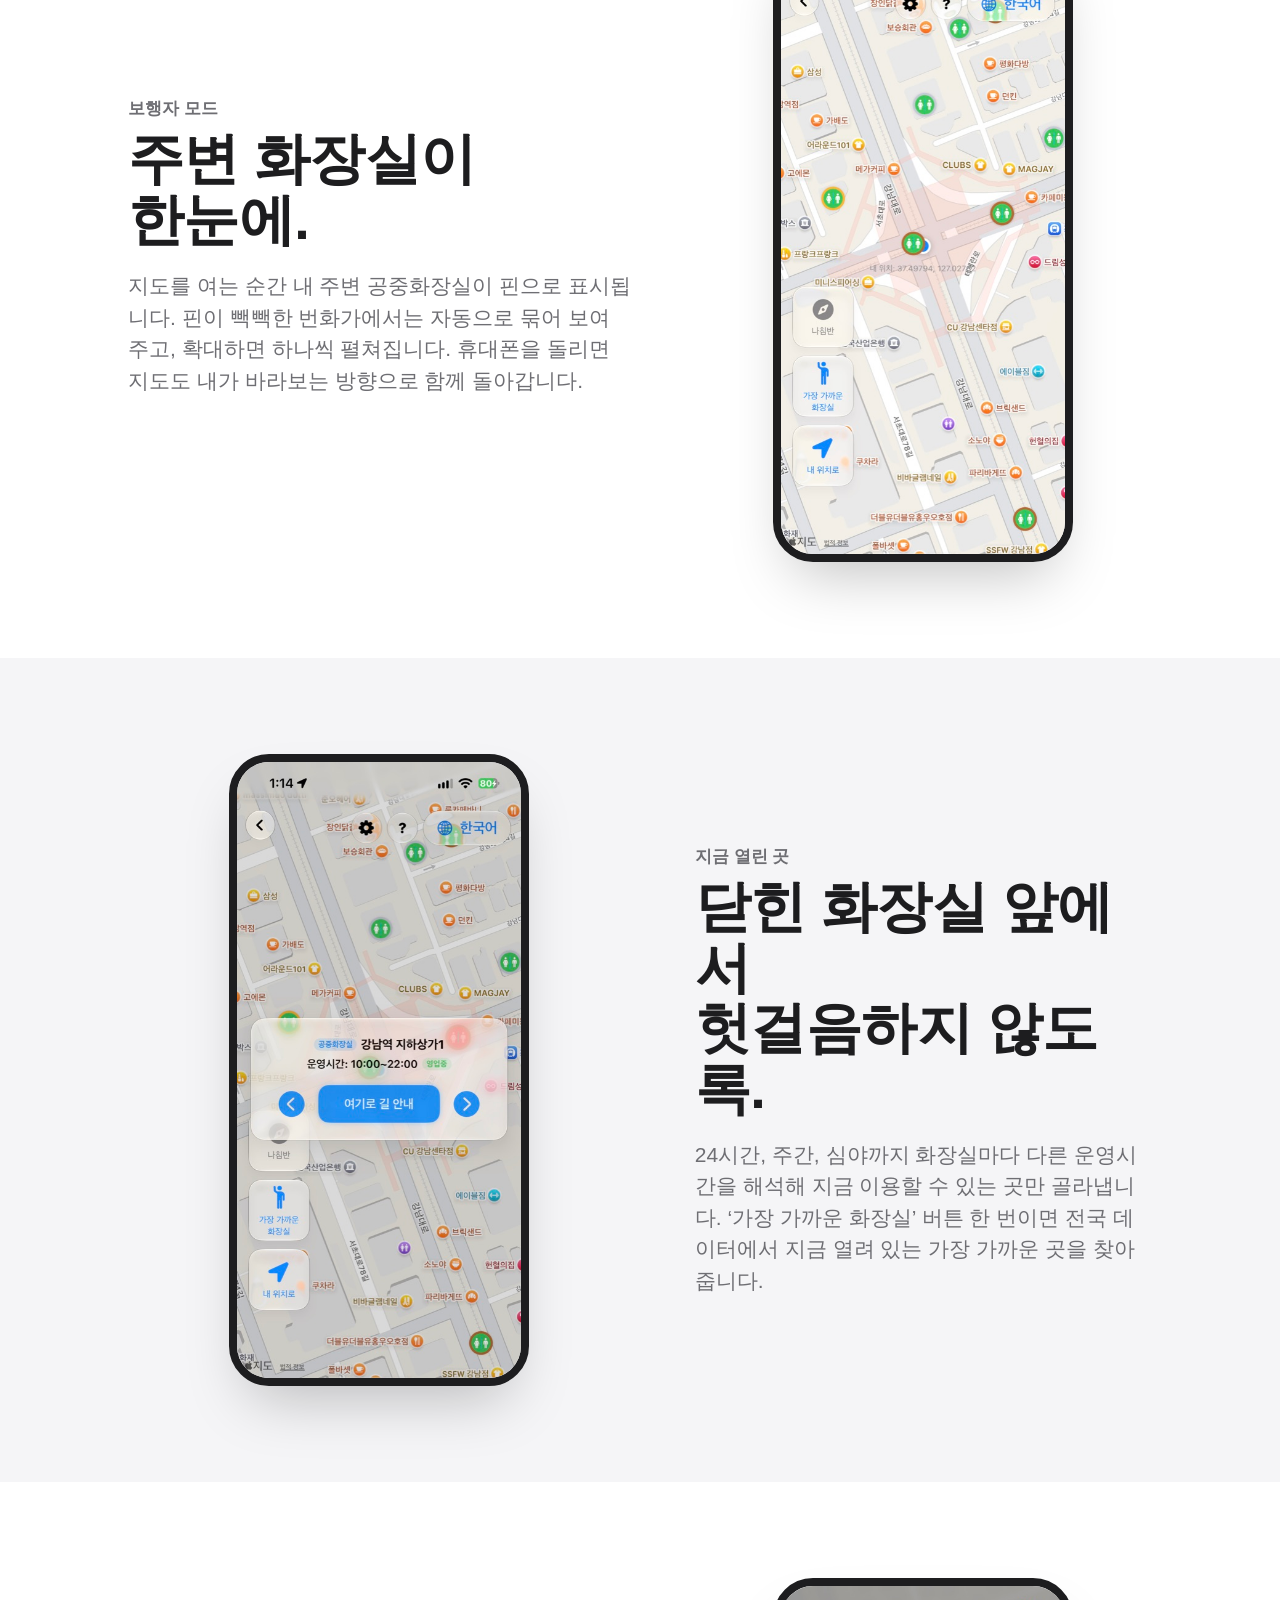
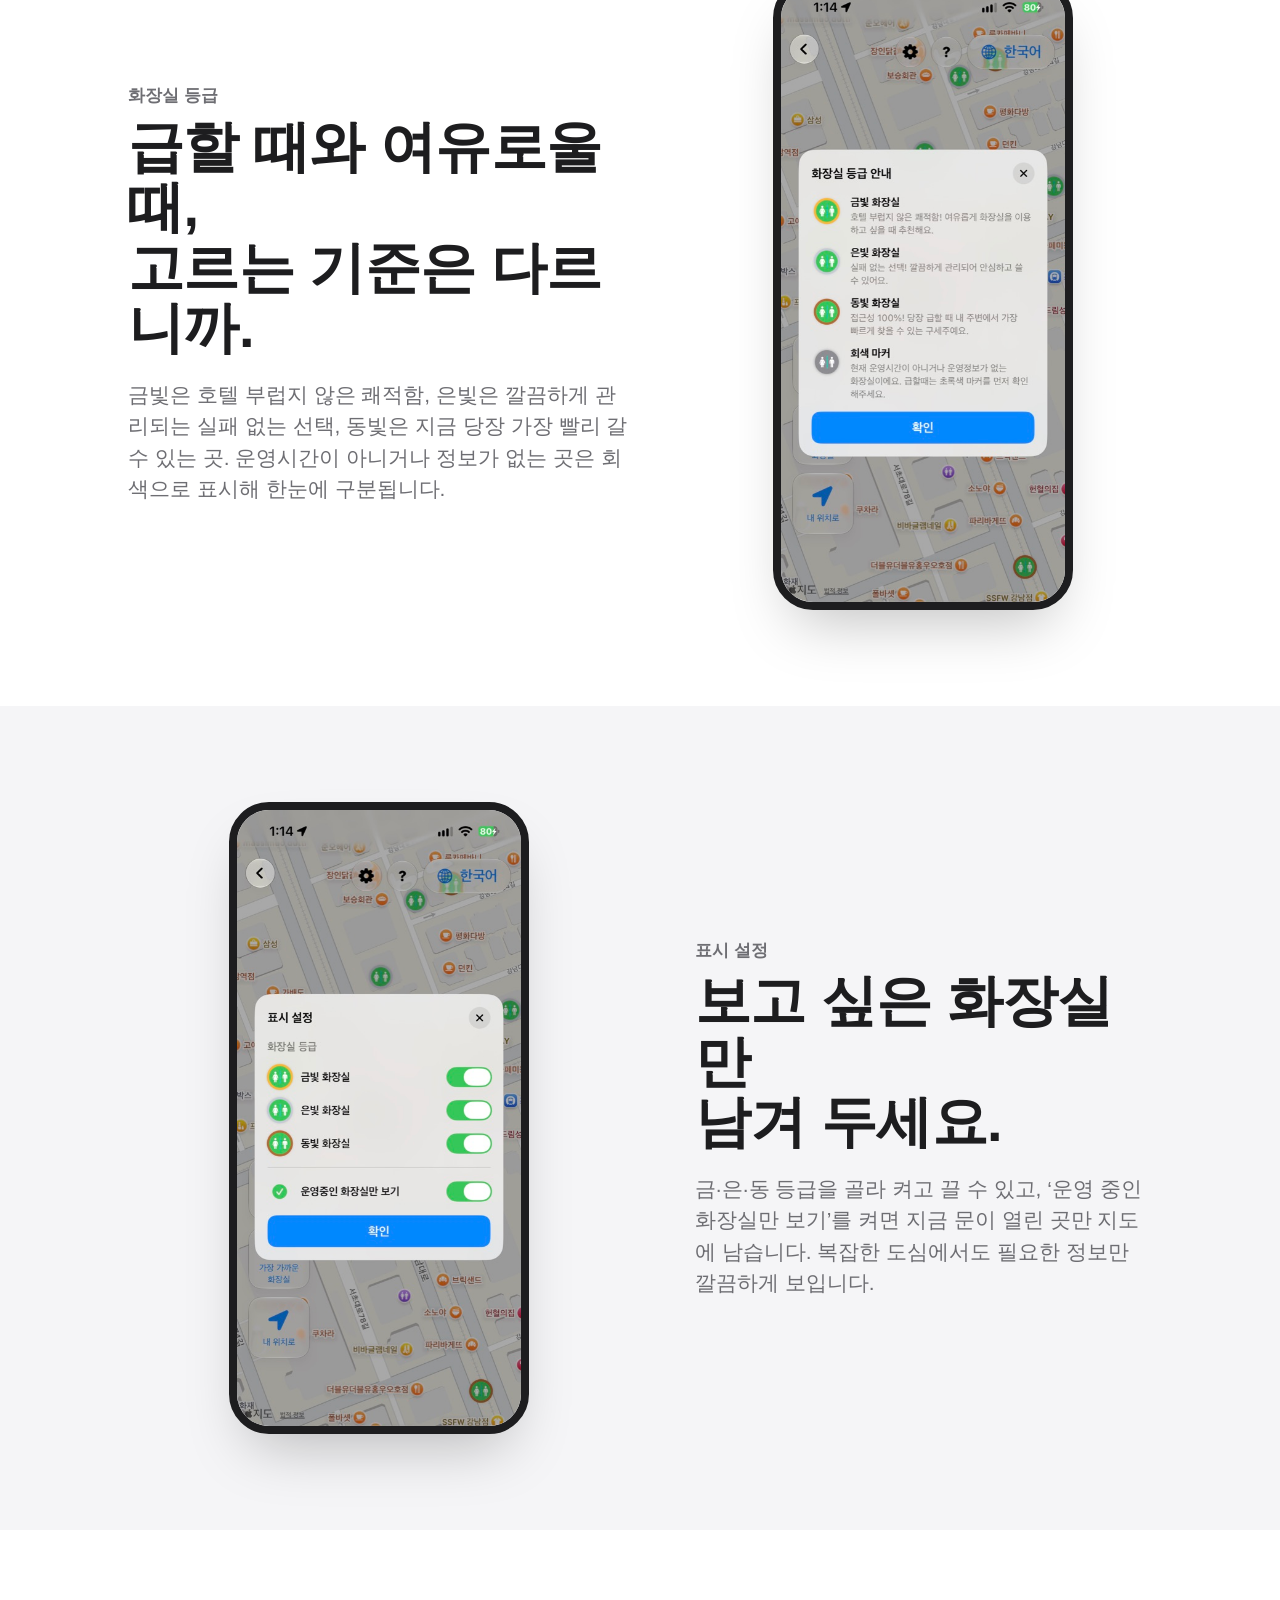
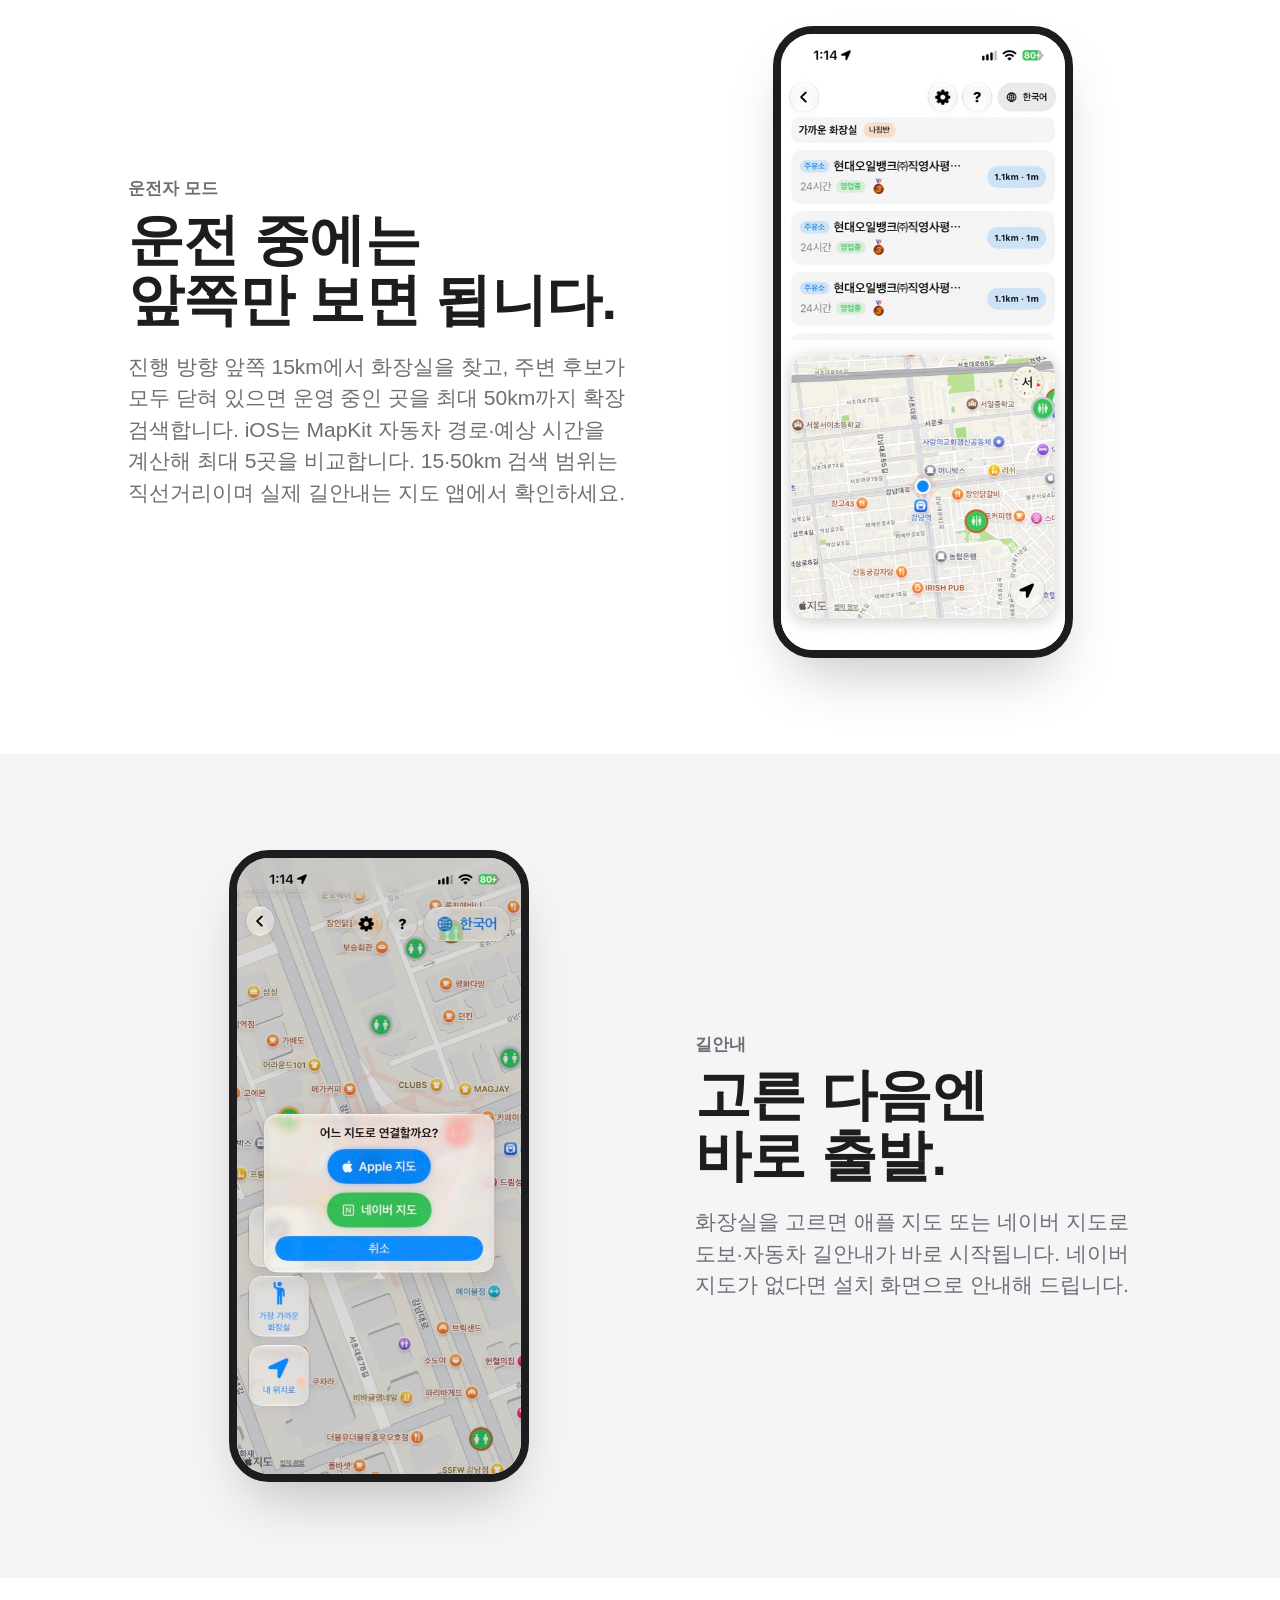
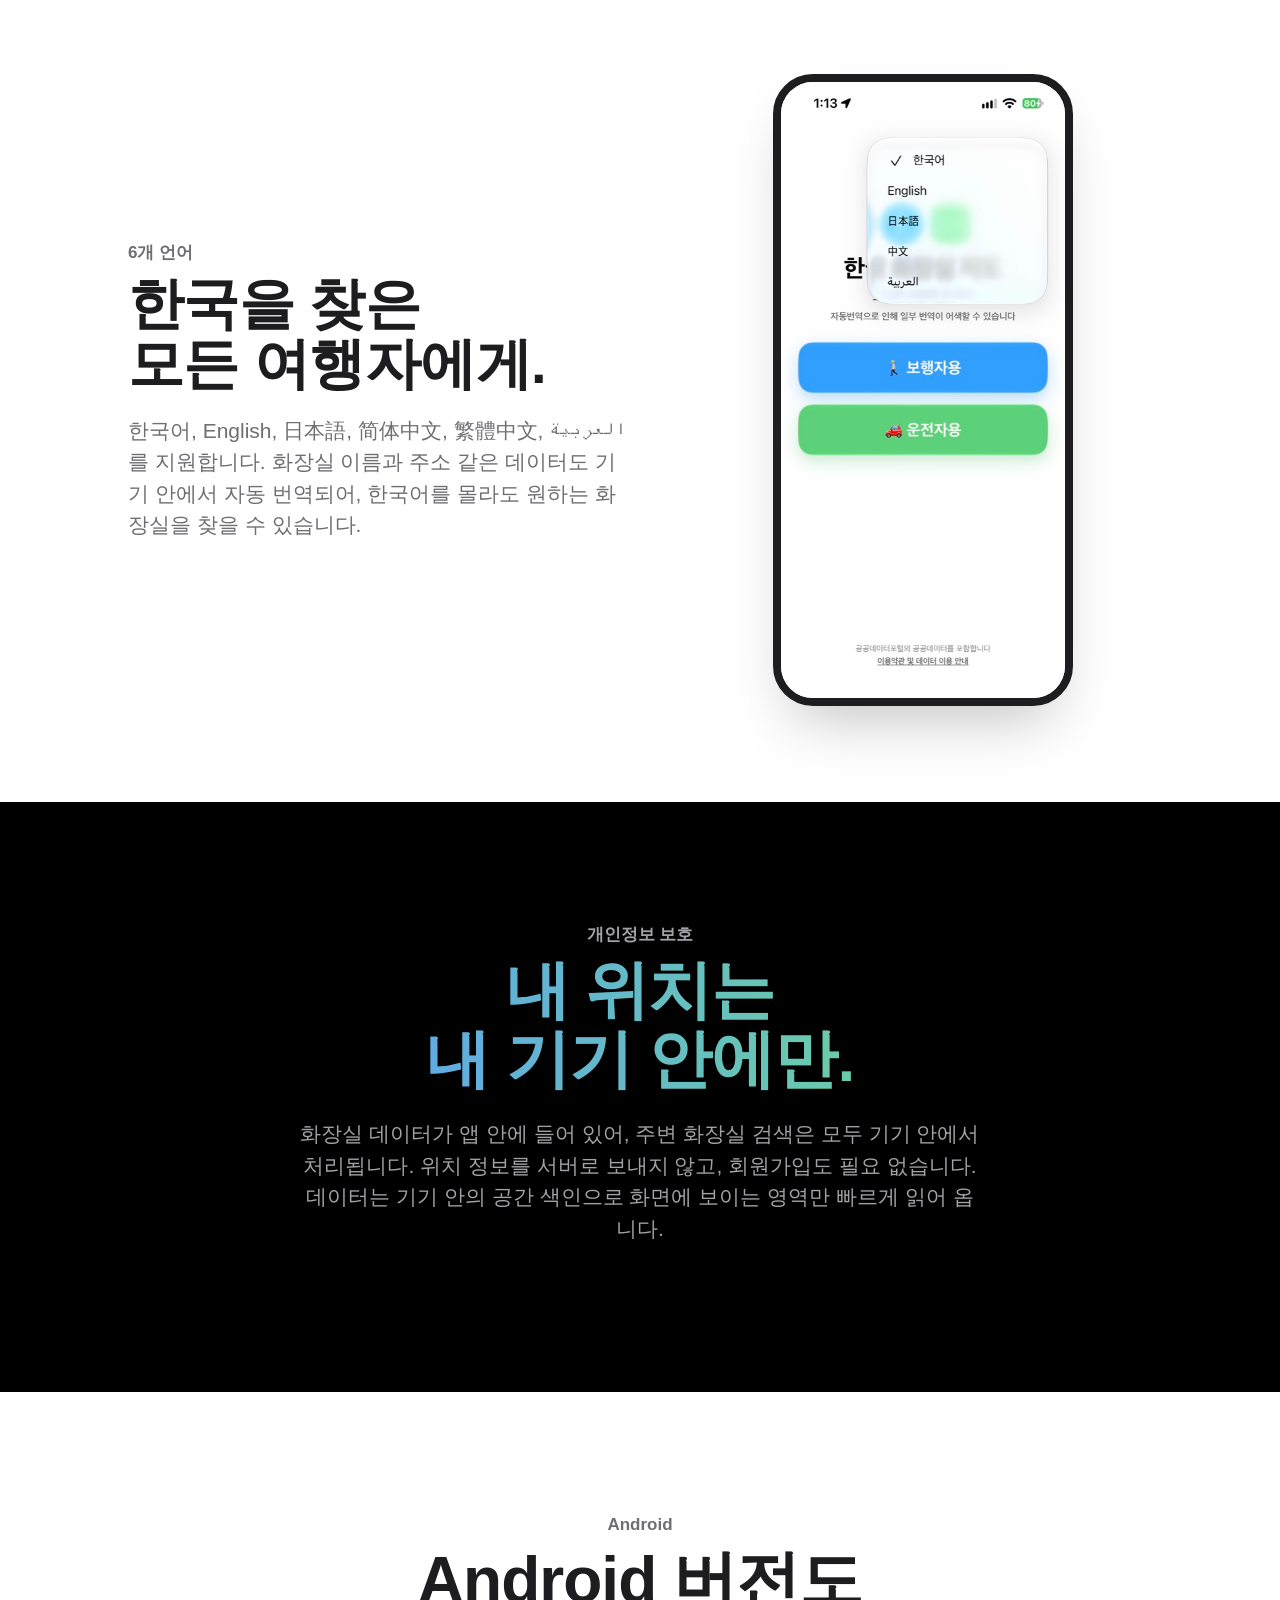
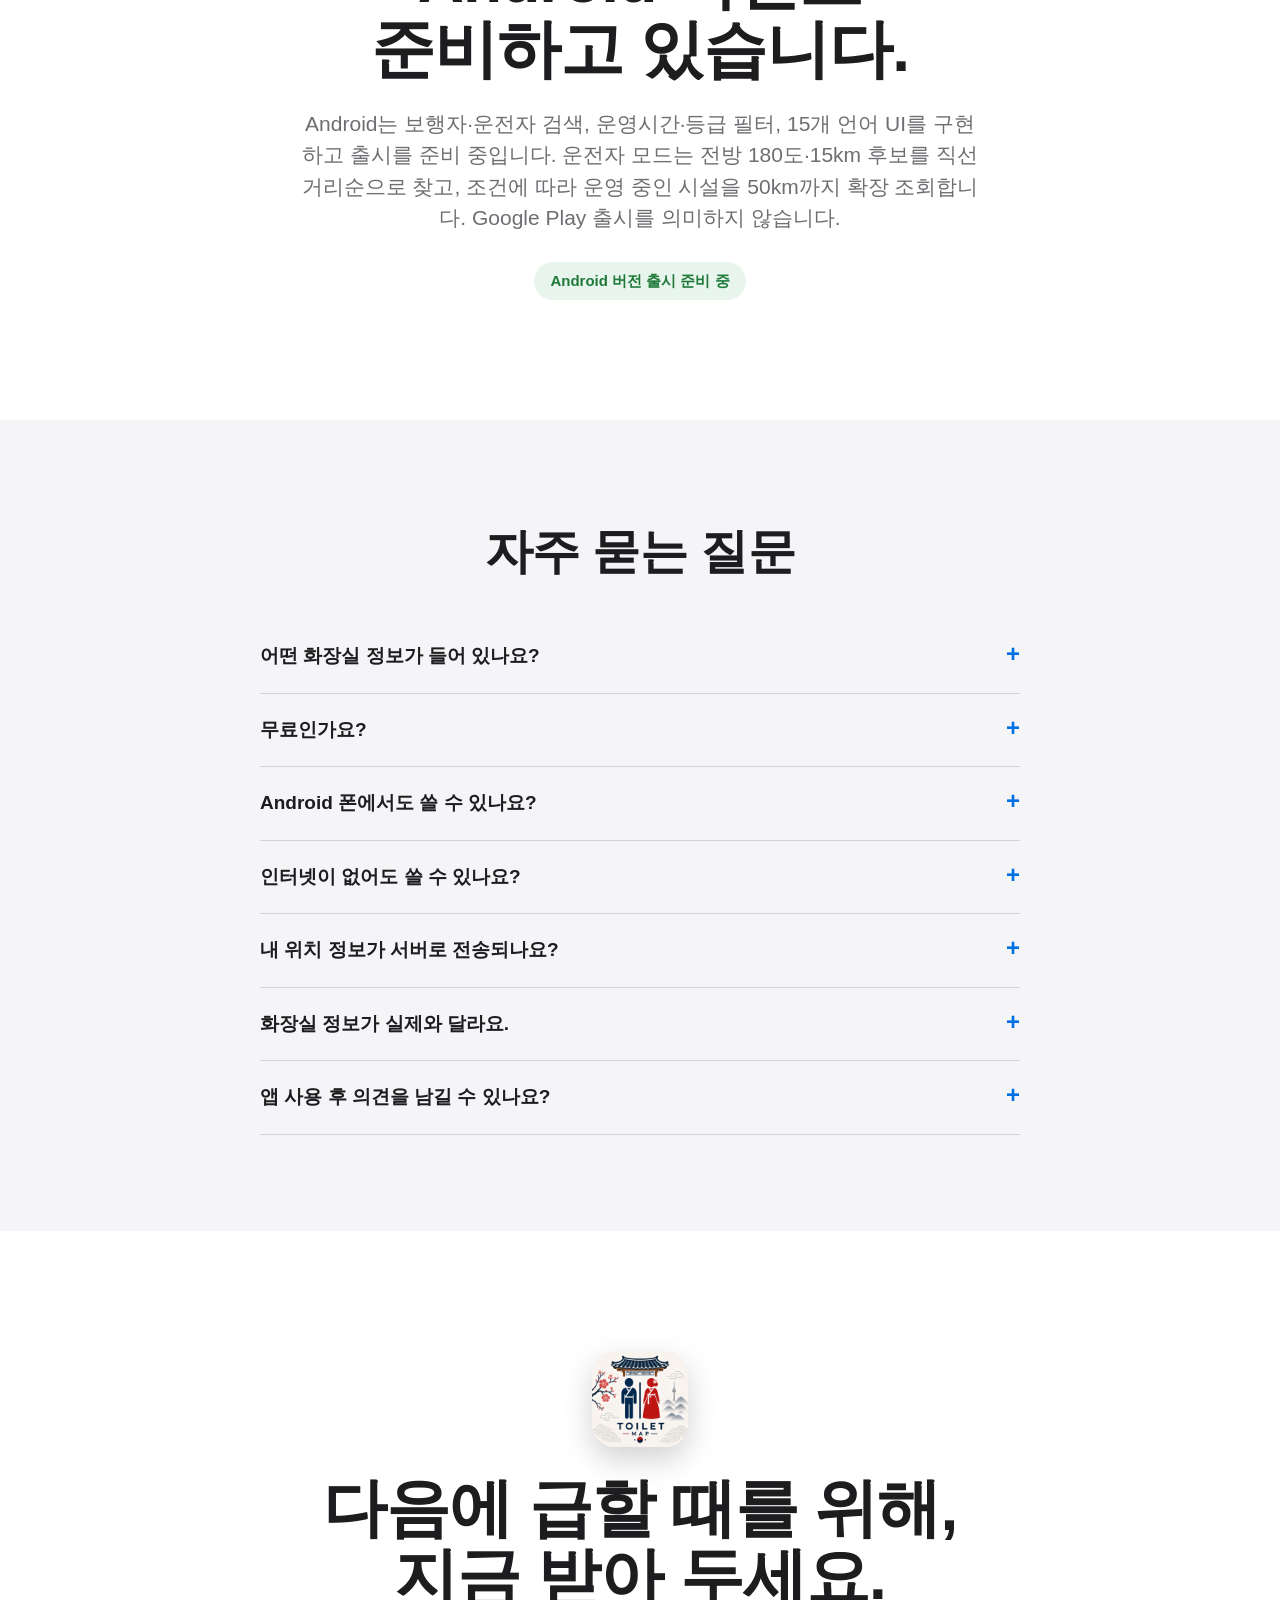
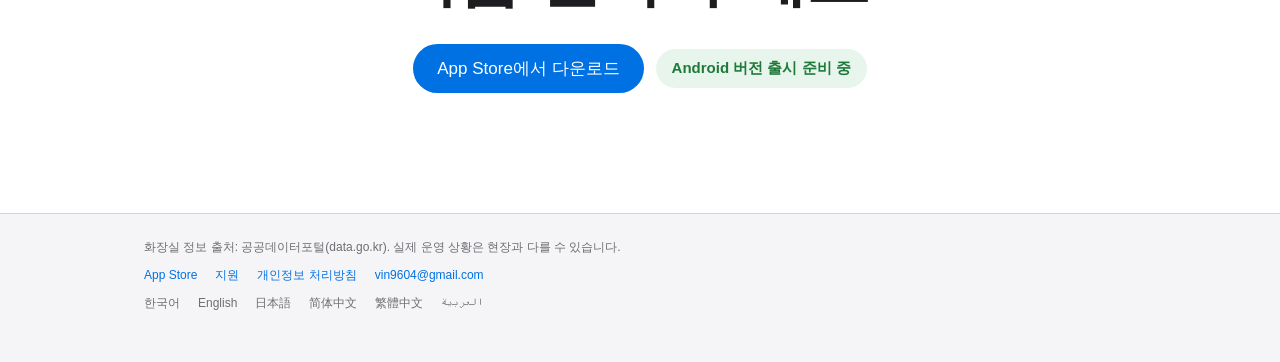
==== commit 84f5bd79: "docs(site): refresh multilingual search and Android guidance" ====
--- a/index.html
+++ b/index.html
@@ -5,6 +5,7 @@
   <meta name="viewport" content="width=device-width, initial-scale=1">
   <title>한국 화장실 지도 – 가까운 공중화장실 찾기 | 전국 개방화장실 지도 앱</title>
   <meta name="description" content="급할 때 내 주변 가장 가까운 공중화장실을 바로 찾아 주는 iPhone 앱. 전국 8만여 곳의 공중·개방화장실 위치와 운영시간, 지금 열려 있는지까지 지도에서 확인하고 애플 지도·네이버 지도로 길안내를 받으세요. Android 버전 출시 준비 중.">
+  <meta name="google-site-verification" content="oETRYkwIcoDuoWhxBOWADZcUn26wSy2GxtWTHTejkbM">
   <meta name="apple-itunes-app" content="app-id=6810489980">
   <meta name="theme-color" content="#ffffff">
   <link rel="canonical" href="https://fortranmentis.github.io/Korea-Toilet-Map/">
@@ -23,7 +24,7 @@
   <meta name="twitter:card" content="summary">
   <link rel="icon" href="assets/favicon.png">
   <link rel="apple-touch-icon" href="assets/apple-touch-icon.png">
-  <link rel="stylesheet" href="landing.css">
+  <link rel="stylesheet" href="landing.css?v=11448fb6">
   <script type="application/ld+json">{"@context": "https://schema.org", "@type": "MobileApplication", "name": "한국 화장실 지도", "alternateName": ["Korea Toilet Map", "helppoopy"], "description": "급할 때 내 주변 가장 가까운 공중화장실을 바로 찾아 주는 iPhone 앱. 전국 8만여 곳의 공중·개방화장실 위치와 운영시간, 지금 열려 있는지까지 지도에서 확인하고 애플 지도·네이버 지도로 길안내를 받으세요. Android 버전 출시 준비 중.", "operatingSystem": "iOS 26.0+", "applicationCategory": "TravelApplication", "inLanguage": ["ko", "en", "ja", "zh-Hans", "zh-Hant", "ar"], "url": "https://fortranmentis.github.io/Korea-Toilet-Map/", "downloadUrl": "https://apps.apple.com/app/id6810489980", "image": "https://fortranmentis.github.io/Korea-Toilet-Map/assets/icon-256.png", "screenshot": ["https://fortranmentis.github.io/Korea-Toilet-Map/assets/screen-7577.jpg", "https://fortranmentis.github.io/Korea-Toilet-Map/assets/screen-7580.jpg", "https://fortranmentis.github.io/Korea-Toilet-Map/assets/screen-7583.jpg", "https://fortranmentis.github.io/Korea-Toilet-Map/assets/screen-7582.jpg", "https://fortranmentis.github.io/Korea-Toilet-Map/assets/screen-7581.jpg", "https://fortranmentis.github.io/Korea-Toilet-Map/assets/screen-7585.jpg", "https://fortranmentis.github.io/Korea-Toilet-Map/assets/screen-7584.jpg", "https://fortranmentis.github.io/Korea-Toilet-Map/assets/screen-7578.jpg"], "offers": {"@type": "Offer", "price": "0", "priceCurrency": "KRW"}}</script>
 </head>
 <body>
@@ -113,7 +114,7 @@
         <div class="feature-copy">
           <p class="eyebrow">운전자 모드</p>
           <h2>운전 중에는<br>앞쪽만 보면 됩니다.</h2>
-          <p>GPS 진행 방향을 기준으로 지나온 길은 빼고 앞으로 갈 길 위의 화장실만 찾습니다. 실제 자동차 경로 거리로 계산해 가까운 순서로 최대 다섯 곳을 보여 주니, 휴게소나 주유소 화장실을 미리 정해 두기 좋습니다.</p>
+          <p>진행 방향 앞쪽 15km에서 화장실을 찾고, 주변 후보가 모두 닫혀 있으면 운영 중인 곳을 최대 50km까지 확장 검색합니다. iOS는 MapKit 자동차 경로·예상 시간을 계산해 최대 5곳을 비교합니다. 15·50km 검색 범위는 직선거리이며 실제 길안내는 지도 앱에서 확인하세요.</p>
         </div>
         <img class="phone" src="assets/screen-7585.jpg" alt="운전자 모드의 전방 화장실 목록" width="461" height="1000" loading="lazy">
       </div>
@@ -148,7 +149,7 @@
     <section class="statement" id="android">
       <p class="eyebrow">Android</p>
       <h2>Android 버전도<br>준비하고 있습니다.</h2>
-      <p>Galaxy를 비롯한 Android 기기용 앱을 출시 준비 중입니다. 출시 소식은 이 페이지에서 가장 먼저 알려 드릴게요. 궁금한 점은 아래 이메일로 문의해 주세요.</p>
+      <p>Android는 보행자·운전자 검색, 운영시간·등급 필터, 15개 언어 UI를 구현하고 출시를 준비 중입니다. 운전자 모드는 전방 180도·15km 후보를 직선거리순으로 찾고, 조건에 따라 운영 중인 시설을 50km까지 확장 조회합니다. Google Play 출시를 의미하지 않습니다.</p>
       <span class="badge">Android 버전 출시 준비 중</span>
     </section>
 
@@ -161,6 +162,7 @@
         <details><summary>인터넷이 없어도 쓸 수 있나요?</summary><p>화장실 데이터가 앱 안에 들어 있어 주변 화장실 검색은 기기 안에서 처리됩니다. 지도 타일과 길안내에는 인터넷이 필요합니다.</p></details>
         <details><summary>내 위치 정보가 서버로 전송되나요?</summary><p>아니요. 위치 정보는 기기 안에서만 사용되며 외부로 전송하지 않습니다.</p></details>
         <details><summary>화장실 정보가 실제와 달라요.</summary><p>공공데이터를 기반으로 하기 때문에 현장 상황과 다를 수 있습니다. 문의 이메일로 알려 주시면 확인하겠습니다.</p></details>
+        <details><summary>앱 사용 후 의견을 남길 수 있나요?</summary><p>iOS 최신 소스에는 설정의 앱 평가 메뉴와 길찾기 복귀 후 평가 요청이 있습니다. 시스템 평가 창 표시는 Apple이 결정하며 설치 버전에 따라 다를 수 있습니다.</p></details>
       </div>
     </section>
 
